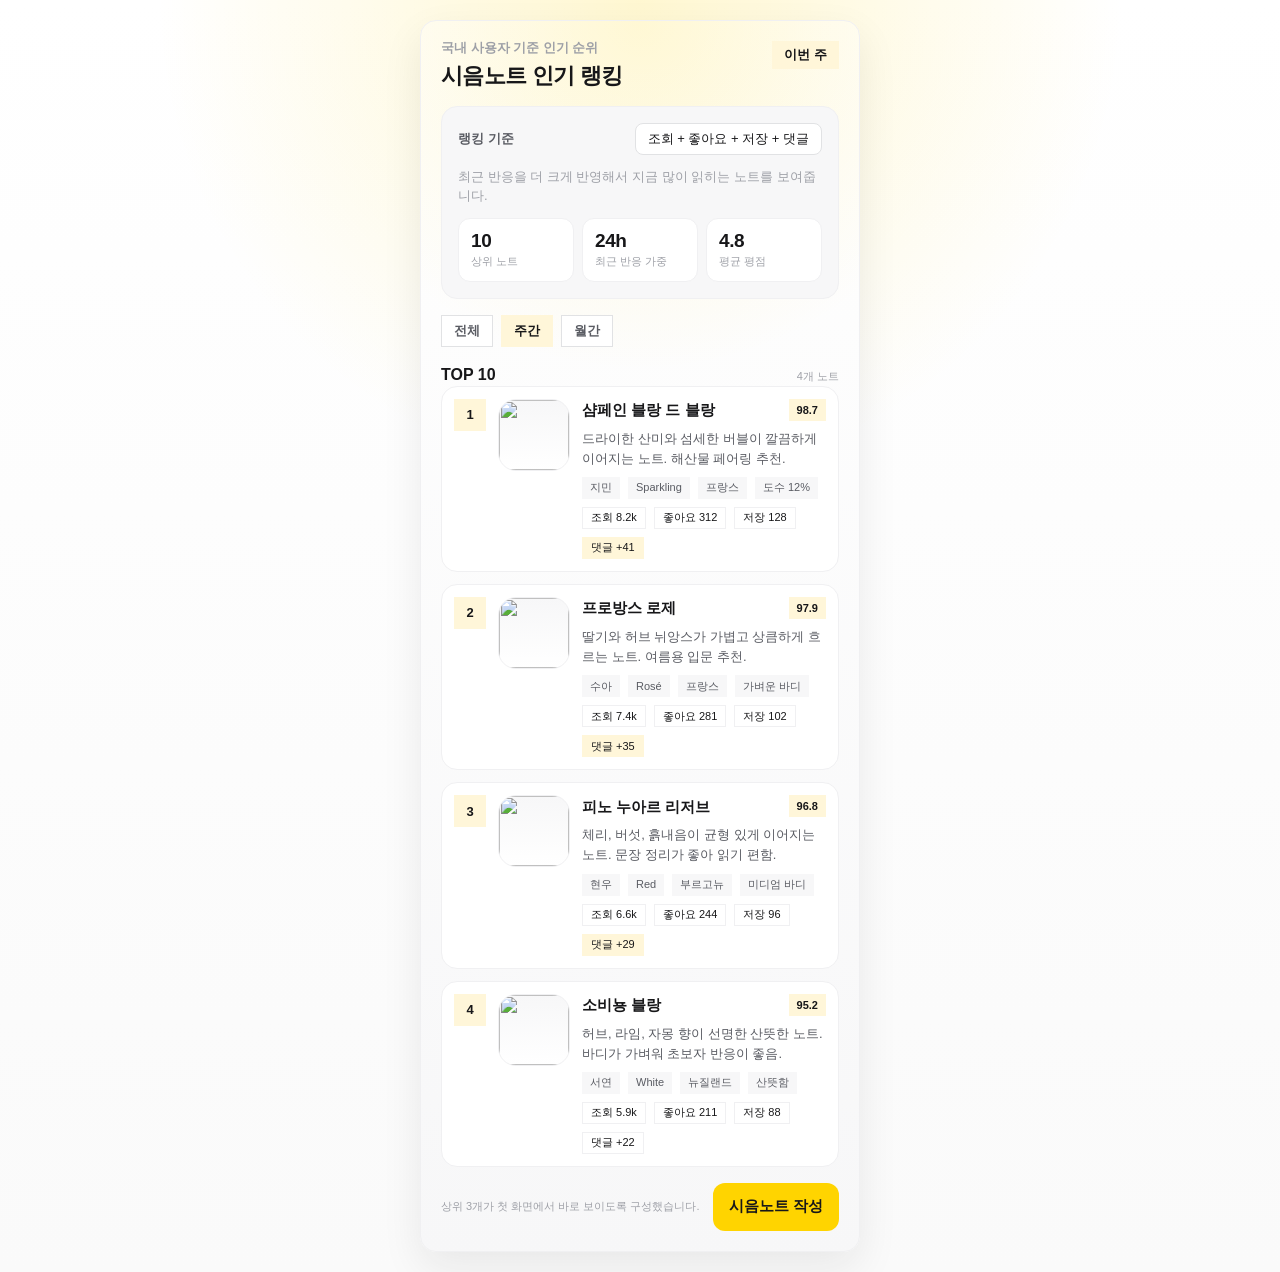
==== index.html @ 25eda734 "Add ranking filters and detail page" ====
<!doctype html>
<html lang="ko">
  <head>
    <meta charset="utf-8" />
    <meta name="viewport" content="width=device-width, initial-scale=1" />
    <title>시음노트 인기 랭킹</title>
    <link rel="stylesheet" href="./style.css" />
    <script src="./notes-data.js" defer></script>
  </head>
  <body>
    <div class="rank-shell">
      <main class="rank-scene" aria-label="시음노트 인기 랭킹 페이지">
        <header class="rank-header">
          <div class="rank-title-wrap">
            <p class="rank-kicker">국내 사용자 기준 인기 순위</p>
            <h1 class="rank-title">시음노트 인기 랭킹</h1>
          </div>
          <span class="rank-badge" id="period-badge">이번 주</span>
        </header>

        <div class="rank-body">
          <section class="rank-summary" aria-label="랭킹 요약">
            <div class="rank-summary-head">
              <p class="rank-summary-label">랭킹 기준</p>
              <span class="chip">조회 + 좋아요 + 저장 + 댓글</span>
            </div>
            <p class="rank-summary-copy">최근 반응을 더 크게 반영해서 지금 많이 읽히는 노트를 보여줍니다.</p>
            <div class="rank-stats">
              <div class="rank-stat">
                <strong class="rank-stat-value">10</strong>
                <span class="rank-stat-label">상위 노트</span>
              </div>
              <div class="rank-stat">
                <strong class="rank-stat-value">24h</strong>
                <span class="rank-stat-label">최근 반응 가중</span>
              </div>
              <div class="rank-stat">
                <strong class="rank-stat-value">4.8</strong>
                <span class="rank-stat-label">평균 평점</span>
              </div>
            </div>
          </section>

          <nav class="rank-tabs" aria-label="랭킹 기간">
            <button class="rank-tab is-active" type="button" data-filter="all">전체</button>
            <button class="rank-tab" type="button" data-filter="week">주간</button>
            <button class="rank-tab" type="button" data-filter="month">월간</button>
          </nav>

          <section aria-label="상위 랭킹 목록">
            <div class="rank-section-head">
              <h2 class="rank-section-title">TOP 10</h2>
              <p class="rank-section-note" id="rank-count">10개 노트</p>
            </div>

            <ol class="rank-list" id="rank-list">
              <li class="rank-item" data-note-id="1" data-periods="week month all">
                <div class="rank-number">1</div>
                <div class="rank-thumb rank-thumb--sparkling" aria-hidden="true">
                  <img class="rank-photo" src="https://upload.wikimedia.org/wikipedia/commons/thumb/8/81/Champagne_Leclerc_Briant_Abyss.jpg/330px-Champagne_Leclerc_Briant_Abyss.jpg" alt="" />
                </div>
                <div class="rank-content">
                  <div class="rank-topline">
                    <p class="rank-wine">샴페인 블랑 드 블랑</p>
                    <span class="rank-score">98.7</span>
                  </div>
                  <p class="rank-note">드라이한 산미와 섬세한 버블이 깔끔하게 이어지는 노트. 해산물 페어링 추천.</p>
                  <div class="rank-meta">
                    <span class="rank-pill">지민</span>
                    <span class="rank-pill">Sparkling</span>
                    <span class="rank-pill">프랑스</span>
                    <span class="rank-pill">도수 12%</span>
                  </div>
                  <div class="rank-metrics">
                    <span class="rank-metric">조회 8.2k</span>
                    <span class="rank-metric">좋아요 312</span>
                    <span class="rank-metric">저장 128</span>
                    <span class="rank-metric rank-metric--up">댓글 +41</span>
                  </div>
                </div>
              </li>

              <li class="rank-item" data-note-id="2" data-periods="week month all">
                <div class="rank-number">2</div>
                <div class="rank-thumb rank-thumb--rose" aria-hidden="true">
                  <img class="rank-photo" src="https://upload.wikimedia.org/wikipedia/commons/thumb/c/c5/Cuv%C3%A9e_Ros%C3%A9_de_Saign%C3%A9e.jpg/330px-Cuv%C3%A9e_Ros%C3%A9_de_Saign%C3%A9e.jpg" alt="" />
                </div>
                <div class="rank-content">
                  <div class="rank-topline">
                    <p class="rank-wine">프로방스 로제</p>
                    <span class="rank-score">97.9</span>
                  </div>
                  <p class="rank-note">딸기와 허브 뉘앙스가 가볍고 상큼하게 흐르는 노트. 여름용 입문 추천.</p>
                  <div class="rank-meta">
                    <span class="rank-pill">수아</span>
                    <span class="rank-pill">Rosé</span>
                    <span class="rank-pill">프랑스</span>
                    <span class="rank-pill">가벼운 바디</span>
                  </div>
                  <div class="rank-metrics">
                    <span class="rank-metric">조회 7.4k</span>
                    <span class="rank-metric">좋아요 281</span>
                    <span class="rank-metric">저장 102</span>
                    <span class="rank-metric rank-metric--up">댓글 +35</span>
                  </div>
                </div>
              </li>

              <li class="rank-item" data-note-id="3" data-periods="week month all">
                <div class="rank-number">3</div>
                <div class="rank-thumb rank-thumb--red" aria-hidden="true">
                  <img class="rank-photo" src="https://upload.wikimedia.org/wikipedia/commons/thumb/f/f9/Bottle_and_glass_of_Barefoot_white_zinfandel_wine%2C_2012.jpg/330px-Bottle_and_glass_of_Barefoot_white_zinfandel_wine%2C_2012.jpg" alt="" />
                </div>
                <div class="rank-content">
                  <div class="rank-topline">
                    <p class="rank-wine">피노 누아르 리저브</p>
                    <span class="rank-score">96.8</span>
                  </div>
                  <p class="rank-note">체리, 버섯, 흙내음이 균형 있게 이어지는 노트. 문장 정리가 좋아 읽기 편함.</p>
                  <div class="rank-meta">
                    <span class="rank-pill">현우</span>
                    <span class="rank-pill">Red</span>
                    <span class="rank-pill">부르고뉴</span>
                    <span class="rank-pill">미디엄 바디</span>
                  </div>
                  <div class="rank-metrics">
                    <span class="rank-metric">조회 6.6k</span>
                    <span class="rank-metric">좋아요 244</span>
                    <span class="rank-metric">저장 96</span>
                    <span class="rank-metric rank-metric--up">댓글 +29</span>
                  </div>
                </div>
              </li>

              <li class="rank-item" data-note-id="4" data-periods="week month all">
                <div class="rank-number">4</div>
                <div class="rank-thumb" aria-hidden="true">
                  <img class="rank-photo" src="https://upload.wikimedia.org/wikipedia/commons/thumb/f/fb/WineBottles_20230715_191850.jpg/330px-WineBottles_20230715_191850.jpg" alt="" />
                </div>
                <div class="rank-content">
                  <div class="rank-topline">
                    <p class="rank-wine">소비뇽 블랑</p>
                    <span class="rank-score">95.2</span>
                  </div>
                  <p class="rank-note">허브, 라임, 자몽 향이 선명한 산뜻한 노트. 바디가 가벼워 초보자 반응이 좋음.</p>
                  <div class="rank-meta">
                    <span class="rank-pill">서연</span>
                    <span class="rank-pill">White</span>
                    <span class="rank-pill">뉴질랜드</span>
                    <span class="rank-pill">산뜻함</span>
                  </div>
                  <div class="rank-metrics">
                    <span class="rank-metric">조회 5.9k</span>
                    <span class="rank-metric">좋아요 211</span>
                    <span class="rank-metric">저장 88</span>
                    <span class="rank-metric">댓글 +22</span>
                  </div>
                </div>
              </li>

              <li class="rank-item" data-note-id="5" data-periods="month all">
                <div class="rank-number">5</div>
                <div class="rank-thumb rank-thumb--sparkling" aria-hidden="true">
                  <img class="rank-photo" src="https://upload.wikimedia.org/wikipedia/commons/thumb/e/e3/Champagne_bottle%2C_2015-%2801%29.jpg/330px-Champagne_bottle%2C_2015-%2801%29.jpg" alt="" />
                </div>
                <div class="rank-content">
                  <div class="rank-topline">
                    <p class="rank-wine">브뤼 나뚜르</p>
                    <span class="rank-score">94.9</span>
                  </div>
                  <p class="rank-note">브리오슈와 사과 향이 또렷하고 마무리가 정돈된 노트. 깔끔한 요약이 장점.</p>
                  <div class="rank-meta">
                    <span class="rank-pill">민재</span>
                    <span class="rank-pill">Sparkling</span>
                    <span class="rank-pill">이탈리아</span>
                    <span class="rank-pill">드라이</span>
                  </div>
                  <div class="rank-metrics">
                    <span class="rank-metric">조회 5.4k</span>
                    <span class="rank-metric">좋아요 198</span>
                    <span class="rank-metric">저장 77</span>
                    <span class="rank-metric">댓글 +18</span>
                  </div>
                </div>
              </li>

              <li class="rank-item" data-note-id="6" data-periods="month all">
                <div class="rank-number">6</div>
                <div class="rank-thumb rank-thumb--rose" aria-hidden="true">
                  <img class="rank-photo" src="https://upload.wikimedia.org/wikipedia/commons/thumb/a/a2/Schramsberg_Vineyards%2C_July_2019-7563%2B7565.jpg/330px-Schramsberg_Vineyards%2C_July_2019-7563%2B7565.jpg" alt="" />
                </div>
                <div class="rank-content">
                  <div class="rank-topline">
                    <p class="rank-wine">비오니에 블렌드</p>
                    <span class="rank-score">94.1</span>
                  </div>
                  <p class="rank-note">살구와 꽃향이 살아 있는 노트. 향 묘사가 좋아서 저장 전환율이 높음.</p>
                  <div class="rank-meta">
                    <span class="rank-pill">지우</span>
                    <span class="rank-pill">White Blend</span>
                    <span class="rank-pill">미국</span>
                    <span class="rank-pill">향 중심</span>
                  </div>
                  <div class="rank-metrics">
                    <span class="rank-metric">조회 4.8k</span>
                    <span class="rank-metric">좋아요 177</span>
                    <span class="rank-metric">저장 70</span>
                    <span class="rank-metric">댓글 +16</span>
                  </div>
                </div>
              </li>

              <li class="rank-item" data-note-id="7" data-periods="month all">
                <div class="rank-number">7</div>
                <div class="rank-thumb rank-thumb--red" aria-hidden="true">
                  <img class="rank-photo" src="https://upload.wikimedia.org/wikipedia/commons/thumb/c/c1/2020_10_10_016_Tour_de_Vin.jpg/330px-2020_10_10_016_Tour_de_Vin.jpg" alt="" />
                </div>
                <div class="rank-content">
                  <div class="rank-topline">
                    <p class="rank-wine">말벡 클래식</p>
                    <span class="rank-score">93.6</span>
                  </div>
                  <p class="rank-note">블랙베리와 코코아 톤이 선명한 노트. 첫 문단이 짧아서 모바일 가독성이 좋음.</p>
                  <div class="rank-meta">
                    <span class="rank-pill">도현</span>
                    <span class="rank-pill">Red</span>
                    <span class="rank-pill">아르헨티나</span>
                    <span class="rank-pill">진한 과실</span>
                  </div>
                  <div class="rank-metrics">
                    <span class="rank-metric">조회 4.4k</span>
                    <span class="rank-metric">좋아요 161</span>
                    <span class="rank-metric">저장 61</span>
                    <span class="rank-metric">댓글 +13</span>
                  </div>
                </div>
              </li>

              <li class="rank-item" data-note-id="8" data-periods="all">
                <div class="rank-number">8</div>
                <div class="rank-thumb" aria-hidden="true">
                  <img class="rank-photo" src="https://upload.wikimedia.org/wikipedia/commons/thumb/f/f8/Wine_Bottle_MET_62455.jpg/330px-Wine_Bottle_MET_62455.jpg" alt="" />
                </div>
                <div class="rank-content">
                  <div class="rank-topline">
                    <p class="rank-wine">샤르도네 오크 숙성</p>
                    <span class="rank-score">93.0</span>
                  </div>
                  <p class="rank-note">바닐라, 토스트, 배 향이 밸런스 있게 정리된 노트. 요약형 문장 구조가 안정적.</p>
                  <div class="rank-meta">
                    <span class="rank-pill">유진</span>
                    <span class="rank-pill">White</span>
                    <span class="rank-pill">칼리포니아</span>
                    <span class="rank-pill">오크감</span>
                  </div>
                  <div class="rank-metrics">
                    <span class="rank-metric">조회 4.1k</span>
                    <span class="rank-metric">좋아요 153</span>
                    <span class="rank-metric">저장 59</span>
                    <span class="rank-metric">댓글 +12</span>
                  </div>
                </div>
              </li>

              <li class="rank-item" data-note-id="9" data-periods="all">
                <div class="rank-number">9</div>
                <div class="rank-thumb rank-thumb--sparkling" aria-hidden="true">
                  <img class="rank-photo" src="https://upload.wikimedia.org/wikipedia/commons/thumb/9/9a/Tsimlyansk_wines%2C_Wine_bottles%2C_Rostov-on-Don%2C_Russia.jpg/330px-Tsimlyansk_wines%2C_Wine_bottles%2C_Rostov-on-Don%2C_Russia.jpg" alt="" />
                </div>
                <div class="rank-content">
                  <div class="rank-topline">
                    <p class="rank-wine">크레망 드 부르고뉴</p>
                    <span class="rank-score">92.4</span>
                  </div>
                  <p class="rank-note">견과류와 시트러스가 교차하는 고전적인 노트. 댓글이 꾸준히 붙는 타입.</p>
                  <div class="rank-meta">
                    <span class="rank-pill">민서</span>
                    <span class="rank-pill">Sparkling</span>
                    <span class="rank-pill">부르고뉴</span>
                    <span class="rank-pill">산도 좋음</span>
                  </div>
                  <div class="rank-metrics">
                    <span class="rank-metric">조회 3.9k</span>
                    <span class="rank-metric">좋아요 142</span>
                    <span class="rank-metric">저장 53</span>
                    <span class="rank-metric">댓글 +11</span>
                  </div>
                </div>
              </li>

              <li class="rank-item" data-note-id="10" data-periods="all">
                <div class="rank-number">10</div>
                <div class="rank-thumb rank-thumb--red" aria-hidden="true">
                  <img class="rank-photo" src="https://upload.wikimedia.org/wikipedia/commons/thumb/2/25/Wine_Bottle_MET_ADA4147.jpg/330px-Wine_Bottle_MET_ADA4147.jpg" alt="" />
                </div>
                <div class="rank-content">
                  <div class="rank-topline">
                    <p class="rank-wine">카베르네 소비뇽</p>
                    <span class="rank-score">91.8</span>
                  </div>
                  <p class="rank-note">블랙커런트와 시더 톤이 정갈한 노트. 상위권 진입 직전의 성장형 콘텐츠.</p>
                  <div class="rank-meta">
                    <span class="rank-pill">태오</span>
                    <span class="rank-pill">Red</span>
                    <span class="rank-pill">칠레</span>
                    <span class="rank-pill">구조감</span>
                  </div>
                  <div class="rank-metrics">
                    <span class="rank-metric">조회 3.6k</span>
                    <span class="rank-metric">좋아요 131</span>
                    <span class="rank-metric">저장 48</span>
                    <span class="rank-metric">댓글 +9</span>
                  </div>
                </div>
              </li>
            </ol>
          </section>
        </div>

        <footer class="rank-footer">
          <p class="rank-note-inline">상위 3개가 첫 화면에서 바로 보이도록 구성했습니다.</p>
          <a class="rank-cta" href="./detail.html?id=1">시음노트 작성</a>
        </footer>
      </main>
    </div>

    <script>
      const tabs = Array.from(document.querySelectorAll(".rank-tab"));
      const badge = document.getElementById("period-badge");
      const list = document.getElementById("rank-list");
      const count = document.getElementById("rank-count");
      const items = Array.from(document.querySelectorAll(".rank-item"));

      const labels = {
        all: "전체",
        week: "이번 주",
        month: "이번 달",
      };

      const applyFilter = (filter) => {
        tabs.forEach((tab) => tab.classList.toggle("is-active", tab.dataset.filter === filter));

        let visibleCount = 0;
        items.forEach((item) => {
          const periods = item.dataset.periods.split(" ");
          const visible = filter === "all" || periods.includes(filter);
          item.hidden = !visible;
          item.classList.toggle("is-hidden", !visible);
          if (visible) visibleCount += 1;
        });

        badge.textContent = labels[filter] || "전체";
        count.textContent = `${visibleCount}개 노트`;
      };

      tabs.forEach((tab) => {
        tab.addEventListener("click", () => applyFilter(tab.dataset.filter));
      });

      items.forEach((item) => {
        item.tabIndex = 0;
        item.setAttribute("role", "link");
        item.addEventListener("click", () => {
          location.href = `./detail.html?id=${item.dataset.noteId}`;
        });
        item.addEventListener("keydown", (event) => {
          if (event.key === "Enter" || event.key === " ") {
            event.preventDefault();
            location.href = `./detail.html?id=${item.dataset.noteId}`;
          }
        });
      });

      applyFilter("week");
    </script>
  </body>
</html>
---- style.css ----
@import url("https://cdn.jsdelivr.net/gh/orioncactus/pretendard@v1.3.9/dist/web/variable/pretendardvariable-dynamic-subset.css");

:root {
  --color-bg: #ffffff;
  --color-soft: #f7f7f8;
  --color-ink: #171719;
  --color-sub: #5a5c63;
  --color-faint: #9ea0a7;
  --color-line: #e1e2e4;
  --color-line-soft: #f0f0f2;
  --color-point: #ffd400;
  --color-point-soft: #fff6d9;
  --color-positive: #00bf40;
  --color-negative: #ff4242;
  --font-sans: "Pretendard Variable", Pretendard, -apple-system, BlinkMacSystemFont, "Segoe UI", sans-serif;
  --space-1: 4px;
  --space-2: 8px;
  --space-3: 12px;
  --space-4: 16px;
  --space-5: 20px;
  --space-6: 32px;
  --radius-1: 8px;
  --radius-2: 12px;
  --radius-3: 16px;
  --radius-round: 999px;
  --shadow: 0 16px 40px rgba(23, 23, 25, 0.08);
}

* {
  box-sizing: border-box;
}

html,
body {
  min-height: 100%;
}

body {
  margin: 0;
  min-height: 100vh;
  font-family: var(--font-sans);
  color: var(--color-ink);
  background:
    radial-gradient(circle at top, rgba(255, 212, 0, 0.18), transparent 34%),
    linear-gradient(180deg, #ffffff 0%, #fafafa 100%);
}

.shell {
  width: min(100%, 480px);
  min-height: 100vh;
  margin: 0 auto;
  padding: var(--space-5);
  display: grid;
  align-items: center;
}

.scene {
  position: relative;
  width: 100%;
  min-height: calc(100vh - 40px);
  overflow: hidden;
  border: 1px solid var(--color-line-soft);
  border-radius: var(--radius-3);
  background: linear-gradient(180deg, rgba(255, 255, 255, 0.92), rgba(247, 247, 248, 0.96));
  box-shadow: var(--shadow);
}

.header {
  display: flex;
  align-items: center;
  justify-content: space-between;
  gap: var(--space-3);
  padding: var(--space-5) var(--space-5) var(--space-4);
}

.title {
  margin: 0;
  font-size: 22px;
  line-height: 1.25;
  font-weight: 700;
  letter-spacing: -0.02em;
}

.badge {
  display: inline-flex;
  align-items: center;
  gap: var(--space-1);
  height: 28px;
  padding: 0 var(--space-3);
  border-radius: var(--radius-pill);
  background: var(--color-point-soft);
  color: var(--color-ink);
  font-size: 13px;
  line-height: 1;
  font-weight: 600;
  white-space: nowrap;
}

.body {
  padding: 0 var(--space-5);
}

.description {
  margin: 0;
  font-size: 15px;
  line-height: 1.6;
  color: var(--color-sub);
  max-width: 28ch;
}

.stage {
  position: relative;
  height: 360px;
  margin-top: var(--space-6);
}

.floor {
  position: absolute;
  left: 0;
  right: 0;
  bottom: 32px;
  height: 1px;
  background: linear-gradient(90deg, transparent, var(--color-line), transparent);
}

.ball-wrap {
  position: absolute;
  left: 50%;
  bottom: 40px;
  width: 96px;
  height: 280px;
  transform: translateX(-50%);
  animation: bounce 1.12s cubic-bezier(0.36, 0.01, 0.31, 1) infinite;
}

.ball {
  position: absolute;
  left: 50%;
  bottom: 0;
  width: 96px;
  height: 96px;
  border-radius: 50%;
  transform: translateX(-50%);
  background:
    radial-gradient(circle at 30% 28%, rgba(255, 255, 255, 0.96), rgba(255, 255, 255, 0.24) 18%, transparent 30%),
    radial-gradient(circle at 30% 30%, #fff6d9 0%, var(--color-point) 46%, #d4aa00 100%);
  box-shadow:
    0 18px 40px rgba(255, 212, 0, 0.22),
    inset -10px -16px 22px rgba(0, 0, 0, 0.14);
}

.shadow {
  position: absolute;
  left: 50%;
  bottom: -2px;
  width: 120px;
  height: 22px;
  border-radius: var(--radius-round);
  transform: translateX(-50%);
  background: rgba(23, 23, 25, 0.16);
  filter: blur(10px);
  animation: squash 1.12s cubic-bezier(0.36, 0.01, 0.31, 1) infinite;
}

.footer {
  position: absolute;
  left: var(--space-5);
  right: var(--space-5);
  bottom: var(--space-5);
  display: flex;
  align-items: center;
  justify-content: space-between;
  gap: var(--space-3);
}

.hint {
  margin: 0;
  font-size: 13px;
  line-height: 1.5;
  color: var(--color-faint);
}

.chip {
  display: inline-flex;
  align-items: center;
  height: 32px;
  padding: 0 var(--space-3);
  border: 1px solid var(--color-line);
  border-radius: var(--radius-1);
  background: var(--color-bg);
  color: var(--color-ink);
  font-size: 13px;
  line-height: 1;
  white-space: nowrap;
}

@keyframes bounce {
  0%,
  100% {
    transform: translateX(-50%) translateY(0);
  }
  18% {
    transform: translateX(-50%) translateY(-168px);
  }
  40% {
    transform: translateX(-50%) translateY(0);
  }
  58% {
    transform: translateX(-50%) translateY(-84px);
  }
  72% {
    transform: translateX(-50%) translateY(0);
  }
  84% {
    transform: translateX(-50%) translateY(-28px);
  }
  92% {
    transform: translateX(-50%) translateY(0);
  }
}

@keyframes squash {
  0%,
  100% {
    transform: translateX(-50%) scale(1);
    opacity: 0.42;
  }
  18%,
  58%,
  84% {
    transform: translateX(-50%) scale(0.72, 0.46);
    opacity: 0.22;
  }
  40%,
  72%,
  92% {
    transform: translateX(-50%) scale(1.04, 0.82);
    opacity: 0.34;
  }
}

@media (prefers-reduced-motion: reduce) {
  .ball-wrap,
  .shadow {
    animation: none;
  }
}

@media (max-width: 1023px) {
  .shell {
    width: 100%;
    padding: 0;
  }

  .scene {
    min-height: 100vh;
    border-radius: 0;
    border-left: 0;
    border-right: 0;
  }
}

@media (max-width: 480px) {
  .header,
  .body,
  .footer {
    padding-left: var(--space-5);
    padding-right: var(--space-5);
  }

  .header {
    padding-top: 28px;
  }

  .stage {
    height: 320px;
    margin-top: var(--space-6);
  }

  .ball-wrap {
    width: 76px;
    height: 240px;
  }

  .ball {
    width: 76px;
    height: 76px;
  }

  .shadow {
    width: 96px;
  }
}

.rank-shell {
  width: min(100%, 480px);
  min-height: 100vh;
  margin: 0 auto;
  padding: var(--space-5);
  display: grid;
  align-items: start;
}

.rank-scene {
  position: relative;
  width: 100%;
  min-height: calc(100vh - 40px);
  overflow: visible;
  border: 1px solid var(--color-line-soft);
  border-radius: var(--radius-3);
  background:
    radial-gradient(circle at top, rgba(255, 212, 0, 0.16), transparent 28%),
    linear-gradient(180deg, rgba(255, 255, 255, 0.96), rgba(247, 247, 248, 0.98));
  box-shadow: var(--shadow);
}

.rank-header {
  display: flex;
  align-items: flex-start;
  justify-content: space-between;
  gap: var(--space-4);
  padding: var(--space-5) var(--space-5) var(--space-4);
}

.rank-title-wrap {
  display: grid;
  gap: var(--space-2);
}

.rank-kicker {
  margin: 0;
  font-size: 13px;
  line-height: 1;
  font-weight: 600;
  color: var(--color-faint);
}

.rank-title {
  margin: 0;
  font-size: 22px;
  line-height: 1.25;
  font-weight: 700;
  letter-spacing: -0.03em;
}

.rank-badge {
  display: inline-flex;
  align-items: center;
  height: 28px;
  padding: 0 var(--space-3);
  border-radius: var(--radius-pill);
  background: var(--color-point-soft);
  color: var(--color-ink);
  font-size: 13px;
  font-weight: 700;
  white-space: nowrap;
}

.rank-body {
  display: grid;
  gap: var(--space-4);
  padding: 0 var(--space-5);
}

.rank-summary {
  display: grid;
  gap: var(--space-3);
  padding: var(--space-4);
  border: 1px solid var(--color-line-soft);
  border-radius: var(--radius-3);
  background: var(--color-soft);
}

.rank-summary-head {
  display: flex;
  align-items: center;
  justify-content: space-between;
  gap: var(--space-3);
}

.rank-summary-label {
  margin: 0;
  font-size: 13px;
  line-height: 1;
  font-weight: 600;
  color: var(--color-sub);
}

.rank-summary-copy {
  margin: 0;
  font-size: 13px;
  line-height: 1.5;
  color: var(--color-faint);
}

.rank-stats {
  display: grid;
  grid-template-columns: repeat(3, minmax(0, 1fr));
  gap: var(--space-2);
}

.rank-stat {
  display: grid;
  gap: 4px;
  padding: var(--space-3);
  border-radius: var(--radius-2);
  background: var(--color-bg);
  border: 1px solid var(--color-line-soft);
}

.rank-stat-value {
  font-size: 19px;
  line-height: 1;
  font-weight: 700;
  letter-spacing: -0.02em;
}

.rank-stat-label {
  font-size: 11px;
  line-height: 1.4;
  color: var(--color-faint);
}

.rank-tabs {
  display: flex;
  gap: var(--space-2);
  overflow-x: auto;
  padding-bottom: 2px;
}

.rank-tab {
  flex: 0 0 auto;
  height: 32px;
  padding: 0 var(--space-3);
  border: 1px solid var(--color-line);
  border-radius: var(--radius-pill);
  background: var(--color-bg);
  color: var(--color-sub);
  font-size: 13px;
  font-weight: 600;
}

.rank-tab.is-active {
  background: var(--color-point-soft);
  border-color: transparent;
  color: var(--color-ink);
}

.rank-section-head {
  display: flex;
  align-items: baseline;
  justify-content: space-between;
  gap: var(--space-3);
}

.rank-section-title {
  margin: 0;
  font-size: 16px;
  line-height: 1.3;
  font-weight: 700;
}

.rank-section-note {
  margin: 0;
  font-size: 11px;
  line-height: 1.4;
  color: var(--color-faint);
}

.rank-list {
  display: grid;
  gap: var(--space-3);
  padding: 0;
  margin: 0;
  list-style: none;
}

.rank-item {
  display: grid;
  grid-template-columns: auto 72px 1fr;
  gap: var(--space-3);
  align-items: start;
  padding: var(--space-3);
  border-radius: var(--radius-3);
  background: var(--color-bg);
  border: 1px solid var(--color-line-soft);
  cursor: pointer;
  transition: transform 120ms ease, box-shadow 120ms ease, border-color 120ms ease;
}

.rank-item:hover {
  transform: translateY(-1px);
  border-color: rgba(255, 212, 0, 0.32);
  box-shadow: 0 12px 28px rgba(23, 23, 25, 0.06);
}

.rank-item:focus-visible {
  outline: 2px solid rgba(255, 212, 0, 0.9);
  outline-offset: 2px;
}

.rank-item.is-hidden {
  display: none;
}

.rank-number {
  display: inline-grid;
  place-items: center;
  width: 32px;
  height: 32px;
  border-radius: var(--radius-pill);
  background: var(--color-point-soft);
  color: var(--color-ink);
  font-size: 13px;
  font-weight: 700;
}

.rank-thumb {
  width: 72px;
  height: 72px;
  border-radius: 18px;
  display: grid;
  place-items: center;
  background: linear-gradient(180deg, var(--color-soft), var(--color-bg));
  border: 1px solid var(--color-line-soft);
  color: var(--color-point);
  overflow: hidden;
}

.rank-photo {
  width: 100%;
  height: 100%;
  object-fit: cover;
  display: block;
}

.rank-thumb--rose {
  color: var(--color-negative);
}

.rank-thumb--sparkling {
  color: var(--color-point);
}

.rank-thumb--red {
  color: var(--color-sub);
}

.rank-thumb svg {
  width: 100%;
  height: 100%;
  display: block;
}

.rank-content {
  min-width: 0;
  display: grid;
  gap: 8px;
}

.rank-topline {
  display: flex;
  align-items: center;
  justify-content: space-between;
  gap: var(--space-2);
}

.rank-wine {
  margin: 0;
  font-size: 15px;
  line-height: 1.4;
  font-weight: 700;
}

.rank-score {
  flex: 0 0 auto;
  display: inline-flex;
  align-items: center;
  height: 22px;
  padding: 0 8px;
  border-radius: var(--radius-pill);
  background: var(--color-point-soft);
  color: var(--color-ink);
  font-size: 11px;
  font-weight: 700;
}

.rank-score--delta {
  background: var(--color-point-soft);
  color: var(--color-ink);
}

.rank-note {
  margin: 0;
  font-size: 13px;
  line-height: 1.55;
  color: var(--color-sub);
}

.rank-meta {
  display: flex;
  flex-wrap: wrap;
  gap: 8px;
}

.rank-pill {
  display: inline-flex;
  align-items: center;
  height: 22px;
  padding: 0 8px;
  border-radius: var(--radius-pill);
  background: var(--color-soft);
  color: var(--color-sub);
  font-size: 11px;
  line-height: 1;
}

.rank-metrics {
  display: flex;
  flex-wrap: wrap;
  gap: 8px;
}

.rank-metric {
  display: inline-flex;
  align-items: center;
  height: 22px;
  padding: 0 8px;
  border-radius: var(--radius-pill);
  background: var(--color-bg);
  border: 1px solid var(--color-line-soft);
  color: var(--color-ink);
  font-size: 11px;
  line-height: 1;
}

.rank-metric--up {
  background: var(--color-point-soft);
  border-color: transparent;
}

.rank-metric--hot {
  background: #fff1b3;
  border-color: transparent;
}

.rank-metric--down {
  color: var(--color-sub);
}

.rank-footer {
  display: flex;
  align-items: center;
  justify-content: space-between;
  gap: var(--space-3);
  padding: var(--space-4) var(--space-5) var(--space-5);
}

.rank-cta {
  display: inline-flex;
  align-items: center;
  justify-content: center;
  min-width: 124px;
  height: 48px;
  padding: 0 var(--space-4);
  border-radius: var(--radius-2);
  background: var(--color-point);
  color: var(--color-ink);
  font-size: 15px;
  font-weight: 700;
  text-decoration: none;
}

.rank-note-inline {
  margin: 0;
  font-size: 11px;
  line-height: 1.4;
  color: var(--color-faint);
}

.rank-detail-shell {
  width: min(100%, 480px);
  min-height: 100vh;
  margin: 0 auto;
  padding: var(--space-5);
  display: grid;
  align-items: start;
}

.rank-detail-scene {
  position: relative;
  width: 100%;
  min-height: calc(100vh - 40px);
  overflow: visible;
  border: 1px solid var(--color-line-soft);
  border-radius: var(--radius-3);
  background: linear-gradient(180deg, rgba(255, 255, 255, 0.98), rgba(247, 247, 248, 0.98));
  box-shadow: var(--shadow);
}

.detail-hero {
  display: grid;
  gap: var(--space-4);
  padding: var(--space-5);
  border-bottom: 1px solid var(--color-line-soft);
}

.detail-topline {
  display: flex;
  align-items: center;
  justify-content: space-between;
  gap: var(--space-3);
}

.detail-back {
  display: inline-flex;
  align-items: center;
  gap: 6px;
  height: 32px;
  padding: 0 var(--space-3);
  border-radius: var(--radius-pill);
  border: 1px solid var(--color-line);
  color: var(--color-ink);
  text-decoration: none;
  font-size: 13px;
  font-weight: 600;
}

.detail-cover {
  width: 100%;
  aspect-ratio: 1 / 1;
  border-radius: var(--radius-3);
  overflow: hidden;
  background: var(--color-soft);
  border: 1px solid var(--color-line-soft);
}

.detail-cover img {
  width: 100%;
  height: 100%;
  object-fit: cover;
  display: block;
}

.detail-meta-grid {
  display: grid;
  gap: var(--space-2);
}

.detail-kicker {
  margin: 0;
  font-size: 13px;
  line-height: 1;
  font-weight: 600;
  color: var(--color-faint);
}

.detail-title {
  margin: 0;
  font-size: 22px;
  line-height: 1.25;
  font-weight: 700;
  letter-spacing: -0.03em;
}

.detail-summary {
  margin: 0;
  font-size: 15px;
  line-height: 1.7;
  color: var(--color-sub);
}

.detail-stat-row {
  display: grid;
  grid-template-columns: repeat(4, minmax(0, 1fr));
  gap: var(--space-2);
}

.detail-section {
  display: grid;
  gap: var(--space-3);
  padding: var(--space-5);
  border-bottom: 1px solid var(--color-line-soft);
}

.detail-section-title {
  margin: 0;
  font-size: 16px;
  line-height: 1.3;
  font-weight: 700;
}

.detail-list {
  display: grid;
  gap: var(--space-2);
  margin: 0;
  padding: 0;
  list-style: none;
}

.detail-list li {
  display: flex;
  align-items: center;
  justify-content: space-between;
  gap: var(--space-3);
  padding: var(--space-3);
  border-radius: var(--radius-2);
  background: var(--color-soft);
  color: var(--color-sub);
  font-size: 13px;
}

.detail-related {
  display: grid;
  gap: var(--space-3);
}

.detail-related-card {
  display: grid;
  grid-template-columns: 72px 1fr;
  gap: var(--space-3);
  padding: var(--space-3);
  border-radius: var(--radius-3);
  border: 1px solid var(--color-line-soft);
  background: var(--color-bg);
  text-decoration: none;
  color: inherit;
}

.detail-related-card img {
  width: 72px;
  height: 72px;
  object-fit: cover;
  border-radius: 16px;
}

.detail-related-title {
  margin: 0;
  font-size: 15px;
  line-height: 1.4;
  font-weight: 700;
}

.detail-related-meta {
  margin: 0;
  font-size: 13px;
  line-height: 1.5;
  color: var(--color-faint);
}

.detail-footer {
  display: flex;
  gap: var(--space-3);
  padding: var(--space-5);
}

.detail-footer .rank-cta {
  width: 100%;
}

@media (max-width: 1023px) {
  .rank-shell {
    width: 100%;
    padding: 0;
  }

  .rank-detail-shell {
    width: 100%;
    padding: 0;
  }

  .rank-scene {
    min-height: 100vh;
    border-radius: 0;
    border-left: 0;
    border-right: 0;
  }

  .rank-detail-scene {
    min-height: 100vh;
    border-radius: 0;
    border-left: 0;
    border-right: 0;
  }
}

@media (max-width: 480px) {
  .rank-header,
  .rank-body,
  .rank-footer {
    padding-left: var(--space-5);
    padding-right: var(--space-5);
  }

  .rank-header {
    padding-top: 28px;
  }

  .rank-stats {
    grid-template-columns: 1fr;
  }

  .rank-item {
    grid-template-columns: auto 60px 1fr;
  }

  .rank-thumb {
    width: 60px;
    height: 60px;
  }

  .rank-footer {
    align-items: flex-start;
    flex-direction: column;
  }

  .rank-cta {
    width: 100%;
  }

  .detail-stat-row {
    grid-template-columns: repeat(2, minmax(0, 1fr));
  }

  .detail-footer {
    flex-direction: column;
  }
}
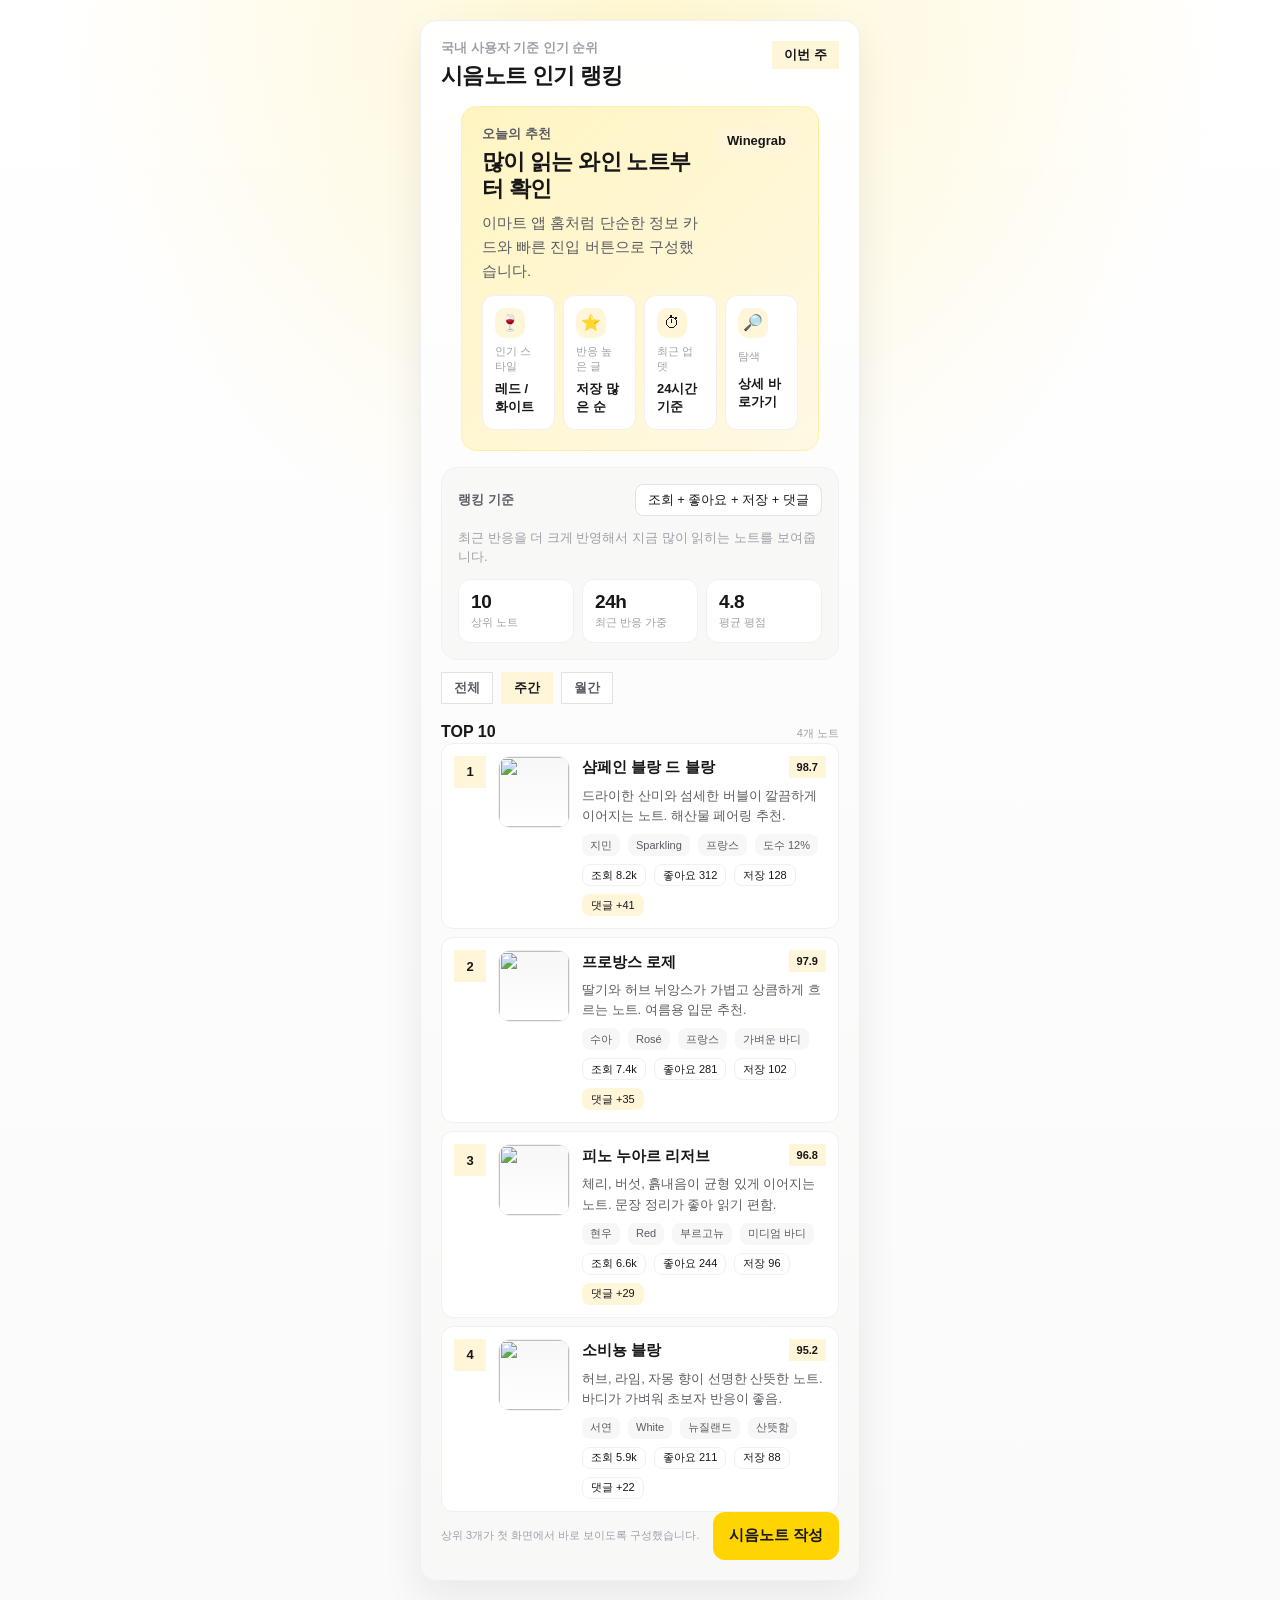
==== commit 22243a11: "Restyle pages to emart app home" ====
--- a/index.html
+++ b/index.html
@@ -19,6 +19,40 @@
         </header>
 
         <div class="rank-body">
+          <section class="rank-hero" aria-label="오늘의 추천">
+            <div class="rank-hero-topline">
+              <div class="rank-hero-copy">
+                <p class="rank-hero-kicker">오늘의 추천</p>
+                <h2 class="rank-hero-title">많이 읽는 와인 노트부터 확인</h2>
+                <p class="rank-hero-desc">이마트 앱 홈처럼 단순한 정보 카드와 빠른 진입 버튼으로 구성했습니다.</p>
+              </div>
+              <span class="rank-badge">Winegrab</span>
+            </div>
+
+            <div class="rank-quick" aria-label="빠른 메뉴">
+              <div class="rank-quick-item">
+                <span class="rank-quick-icon">🍷</span>
+                <p class="rank-quick-label">인기 스타일</p>
+                <p class="rank-quick-value">레드 / 화이트</p>
+              </div>
+              <div class="rank-quick-item">
+                <span class="rank-quick-icon">⭐</span>
+                <p class="rank-quick-label">반응 높은 글</p>
+                <p class="rank-quick-value">저장 많은 순</p>
+              </div>
+              <div class="rank-quick-item">
+                <span class="rank-quick-icon">⏱</span>
+                <p class="rank-quick-label">최근 업뎃</p>
+                <p class="rank-quick-value">24시간 기준</p>
+              </div>
+              <div class="rank-quick-item">
+                <span class="rank-quick-icon">🔎</span>
+                <p class="rank-quick-label">탐색</p>
+                <p class="rank-quick-value">상세 바로가기</p>
+              </div>
+            </div>
+          </section>
+
           <section class="rank-summary" aria-label="랭킹 요약">
             <div class="rank-summary-head">
               <p class="rank-summary-label">랭킹 기준</p>
--- a/style.css
+++ b/style.css
@@ -3,6 +3,7 @@
 :root {
   --color-bg: #ffffff;
   --color-soft: #f7f7f8;
+  --color-soft-2: #f8f8f7;
   --color-ink: #171719;
   --color-sub: #5a5c63;
   --color-faint: #9ea0a7;
@@ -308,9 +309,7 @@
   overflow: visible;
   border: 1px solid var(--color-line-soft);
   border-radius: var(--radius-3);
-  background:
-    radial-gradient(circle at top, rgba(255, 212, 0, 0.16), transparent 28%),
-    linear-gradient(180deg, rgba(255, 255, 255, 0.96), rgba(247, 247, 248, 0.98));
+  background: linear-gradient(180deg, rgba(255, 255, 255, 0.98), rgba(248, 248, 247, 0.98));
   box-shadow: var(--shadow);
 }
 
@@ -362,13 +361,102 @@
   padding: 0 var(--space-5);
 }
 
+.rank-hero {
+  display: grid;
+  gap: var(--space-3);
+  padding: var(--space-5);
+  margin: 0 var(--space-5);
+  border-radius: var(--radius-3);
+  background:
+    linear-gradient(135deg, rgba(255, 212, 0, 0.24), rgba(255, 246, 217, 0.72)),
+    var(--color-bg);
+  border: 1px solid rgba(255, 212, 0, 0.2);
+}
+
+.rank-hero-topline {
+  display: flex;
+  justify-content: space-between;
+  align-items: flex-start;
+  gap: var(--space-3);
+}
+
+.rank-hero-copy {
+  display: grid;
+  gap: var(--space-2);
+}
+
+.rank-hero-kicker {
+  margin: 0;
+  font-size: 13px;
+  line-height: 1;
+  font-weight: 700;
+  color: var(--color-sub);
+}
+
+.rank-hero-title {
+  margin: 0;
+  font-size: 22px;
+  line-height: 1.25;
+  font-weight: 700;
+  letter-spacing: -0.03em;
+}
+
+.rank-hero-desc {
+  margin: 0;
+  font-size: 15px;
+  line-height: 1.6;
+  color: var(--color-sub);
+  max-width: 30ch;
+}
+
+.rank-quick {
+  display: grid;
+  grid-template-columns: repeat(4, minmax(0, 1fr));
+  gap: var(--space-2);
+}
+
+.rank-quick-item {
+  display: grid;
+  gap: 6px;
+  padding: var(--space-3);
+  border-radius: 12px;
+  background: var(--color-bg);
+  border: 1px solid var(--color-line-soft);
+}
+
+.rank-quick-icon {
+  width: 30px;
+  height: 30px;
+  border-radius: 10px;
+  display: grid;
+  place-items: center;
+  background: var(--color-point-soft);
+  color: var(--color-ink);
+  font-size: 16px;
+}
+
+.rank-quick-label {
+  margin: 0;
+  font-size: 11px;
+  line-height: 1.4;
+  color: var(--color-faint);
+}
+
+.rank-quick-value {
+  margin: 0;
+  font-size: 13px;
+  line-height: 1.4;
+  font-weight: 700;
+  color: var(--color-ink);
+}
+
 .rank-summary {
   display: grid;
   gap: var(--space-3);
   padding: var(--space-4);
   border: 1px solid var(--color-line-soft);
   border-radius: var(--radius-3);
-  background: var(--color-soft);
+  background: var(--color-soft-2);
 }
 
 .rank-summary-head {
@@ -426,6 +514,7 @@
   gap: var(--space-2);
   overflow-x: auto;
   padding-bottom: 2px;
+  margin-top: -4px;
 }
 
 .rank-tab {
@@ -469,7 +558,7 @@
 
 .rank-list {
   display: grid;
-  gap: var(--space-3);
+  gap: var(--space-2);
   padding: 0;
   margin: 0;
   list-style: none;
@@ -481,7 +570,7 @@
   gap: var(--space-3);
   align-items: start;
   padding: var(--space-3);
-  border-radius: var(--radius-3);
+  border-radius: var(--radius-2);
   background: var(--color-bg);
   border: 1px solid var(--color-line-soft);
   cursor: pointer;
@@ -518,7 +607,7 @@
 .rank-thumb {
   width: 72px;
   height: 72px;
-  border-radius: 18px;
+  border-radius: 12px;
   display: grid;
   place-items: center;
   background: linear-gradient(180deg, var(--color-soft), var(--color-bg));
@@ -608,7 +697,7 @@
   align-items: center;
   height: 22px;
   padding: 0 8px;
-  border-radius: var(--radius-pill);
+  border-radius: var(--radius-1);
   background: var(--color-soft);
   color: var(--color-sub);
   font-size: 11px;
@@ -626,7 +715,7 @@
   align-items: center;
   height: 22px;
   padding: 0 8px;
-  border-radius: var(--radius-pill);
+  border-radius: var(--radius-1);
   background: var(--color-bg);
   border: 1px solid var(--color-line-soft);
   color: var(--color-ink);
@@ -653,7 +742,7 @@
   align-items: center;
   justify-content: space-between;
   gap: var(--space-3);
-  padding: var(--space-4) var(--space-5) var(--space-5);
+  padding: 0 var(--space-5) var(--space-5);
 }
 
 .rank-cta {
@@ -703,6 +792,7 @@
   gap: var(--space-4);
   padding: var(--space-5);
   border-bottom: 1px solid var(--color-line-soft);
+  background: linear-gradient(180deg, var(--color-soft-2), var(--color-bg));
 }
 
 .detail-topline {
@@ -805,7 +895,7 @@
   gap: var(--space-3);
   padding: var(--space-3);
   border-radius: var(--radius-2);
-  background: var(--color-soft);
+  background: var(--color-soft-2);
   color: var(--color-sub);
   font-size: 13px;
 }
@@ -852,6 +942,7 @@
   display: flex;
   gap: var(--space-3);
   padding: var(--space-5);
+  background: var(--color-soft-2);
 }
 
 .detail-footer .rank-cta {
@@ -900,6 +991,14 @@
     grid-template-columns: 1fr;
   }
 
+  .rank-hero {
+    margin: 0 var(--space-5);
+  }
+
+  .rank-quick {
+    grid-template-columns: repeat(2, minmax(0, 1fr));
+  }
+
   .rank-item {
     grid-template-columns: auto 60px 1fr;
   }
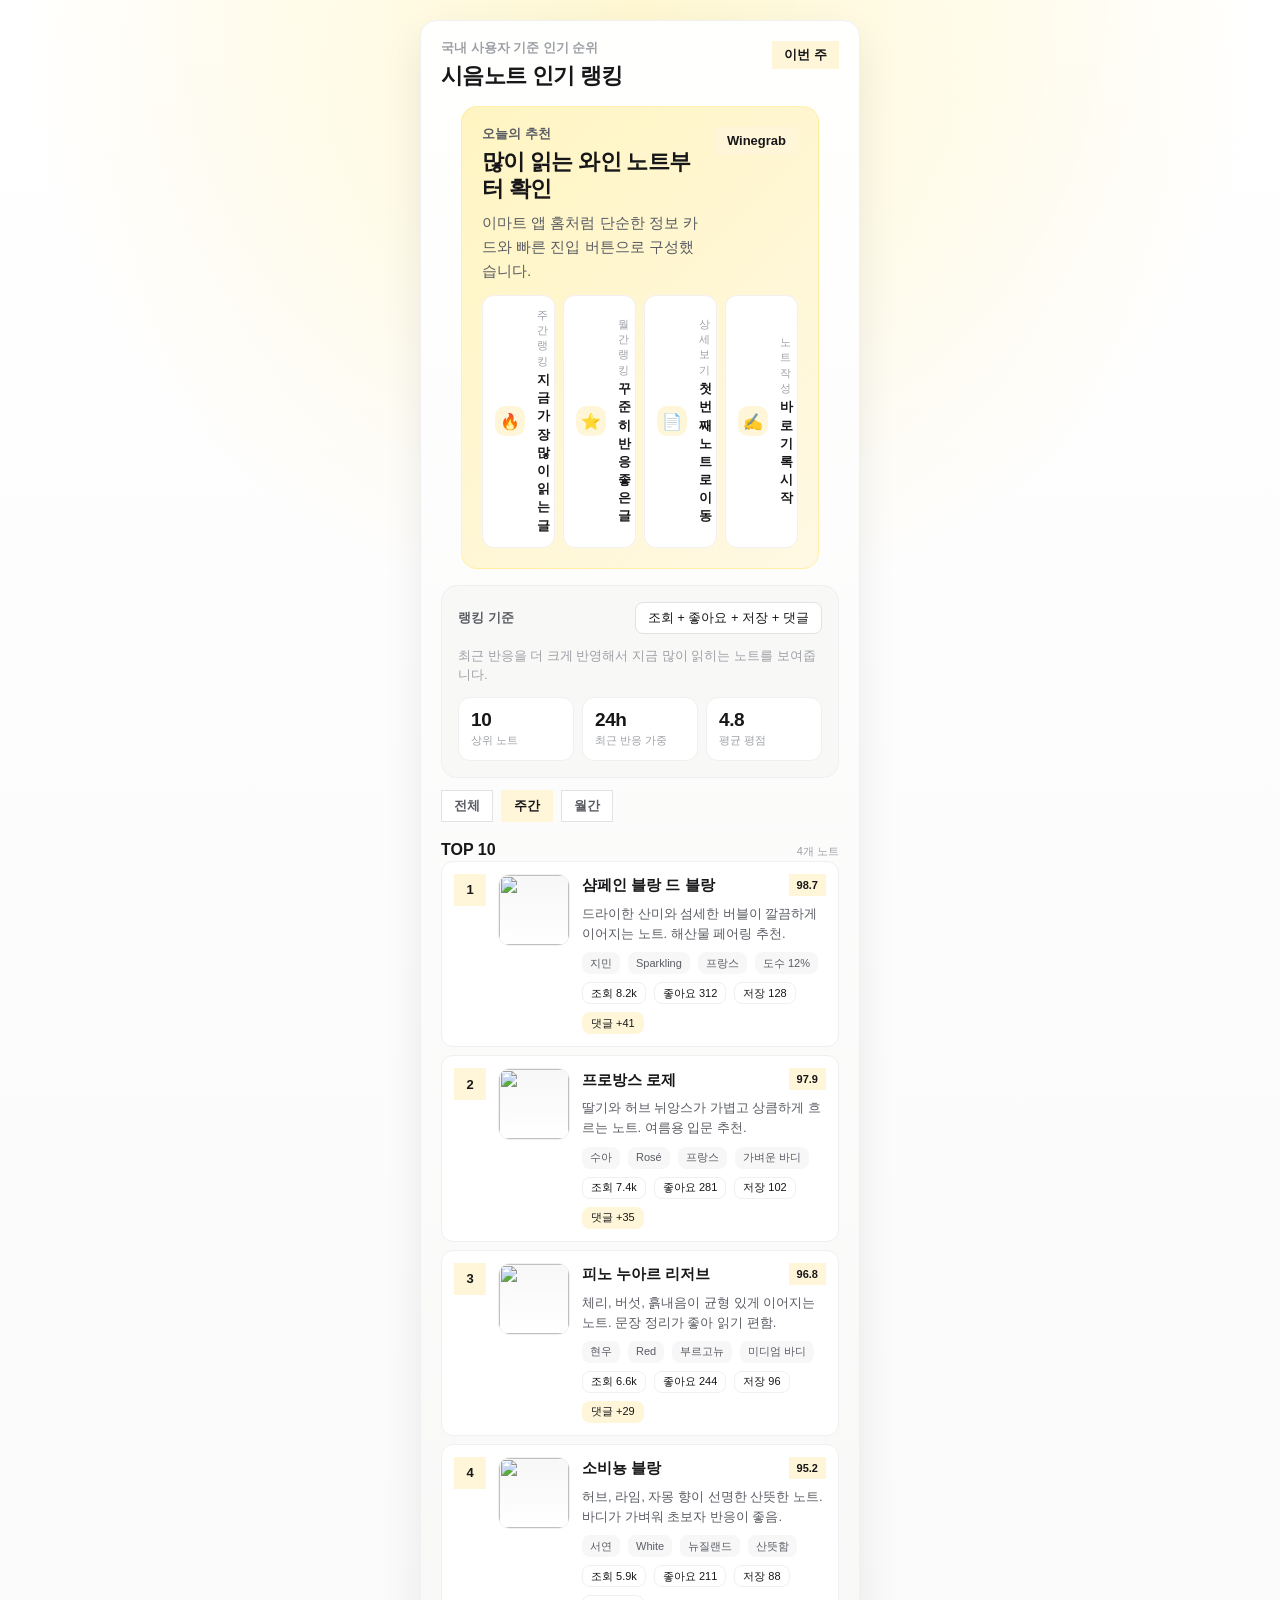
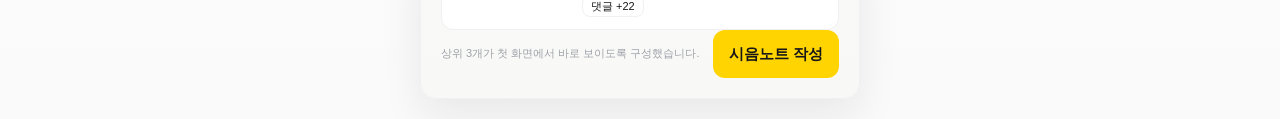
==== commit b51d4332: "Make quick menu actual buttons" ====
--- a/index.html
+++ b/index.html
@@ -30,26 +30,34 @@
             </div>
 
             <div class="rank-quick" aria-label="빠른 메뉴">
-              <div class="rank-quick-item">
-                <span class="rank-quick-icon">🍷</span>
-                <p class="rank-quick-label">인기 스타일</p>
-                <p class="rank-quick-value">레드 / 화이트</p>
-              </div>
-              <div class="rank-quick-item">
+              <button class="rank-quick-item" type="button" data-quick="week">
+                <span class="rank-quick-icon">🔥</span>
+                <span class="rank-quick-text">
+                  <span class="rank-quick-label">주간 랭킹</span>
+                  <span class="rank-quick-value">지금 가장 많이 읽는 글</span>
+                </span>
+              </button>
+              <button class="rank-quick-item" type="button" data-quick="month">
                 <span class="rank-quick-icon">⭐</span>
-                <p class="rank-quick-label">반응 높은 글</p>
-                <p class="rank-quick-value">저장 많은 순</p>
-              </div>
-              <div class="rank-quick-item">
-                <span class="rank-quick-icon">⏱</span>
-                <p class="rank-quick-label">최근 업뎃</p>
-                <p class="rank-quick-value">24시간 기준</p>
-              </div>
-              <div class="rank-quick-item">
-                <span class="rank-quick-icon">🔎</span>
-                <p class="rank-quick-label">탐색</p>
-                <p class="rank-quick-value">상세 바로가기</p>
-              </div>
+                <span class="rank-quick-text">
+                  <span class="rank-quick-label">월간 랭킹</span>
+                  <span class="rank-quick-value">꾸준히 반응 좋은 글</span>
+                </span>
+              </button>
+              <button class="rank-quick-item" type="button" data-quick="detail">
+                <span class="rank-quick-icon">📄</span>
+                <span class="rank-quick-text">
+                  <span class="rank-quick-label">상세 보기</span>
+                  <span class="rank-quick-value">첫 번째 노트로 이동</span>
+                </span>
+              </button>
+              <button class="rank-quick-item" type="button" data-quick="write">
+                <span class="rank-quick-icon">✍</span>
+                <span class="rank-quick-text">
+                  <span class="rank-quick-label">노트 작성</span>
+                  <span class="rank-quick-value">바로 기록 시작</span>
+                </span>
+              </button>
             </div>
           </section>
 
@@ -405,6 +413,29 @@
         });
       });
 
+      document.querySelectorAll("[data-quick]").forEach((button) => {
+        button.addEventListener("click", () => {
+          const action = button.dataset.quick;
+          if (action === "week") {
+            document.querySelector('[data-filter="week"]').click();
+            document.getElementById("rank-list").scrollIntoView({ behavior: "smooth", block: "start" });
+            return;
+          }
+          if (action === "month") {
+            document.querySelector('[data-filter="month"]').click();
+            document.getElementById("rank-list").scrollIntoView({ behavior: "smooth", block: "start" });
+            return;
+          }
+          if (action === "detail") {
+            location.href = "./detail.html?id=1";
+            return;
+          }
+          if (action === "write") {
+            location.href = "./detail.html?id=1";
+          }
+        });
+      });
+
       applyFilter("week");
     </script>
   </body>
--- a/style.css
+++ b/style.css
@@ -416,12 +416,36 @@
 }
 
 .rank-quick-item {
-  display: grid;
-  gap: 6px;
+  appearance: none;
+  border: 1px solid var(--color-line-soft);
+  width: 100%;
+  text-align: left;
+  display: grid;
+  grid-template-columns: auto 1fr;
+  align-items: center;
+  gap: var(--space-3);
   padding: var(--space-3);
   border-radius: 12px;
   background: var(--color-bg);
-  border: 1px solid var(--color-line-soft);
+  color: var(--color-ink);
+  cursor: pointer;
+  box-shadow: none;
+  transition: transform 120ms ease, box-shadow 120ms ease, border-color 120ms ease, background-color 120ms ease;
+}
+
+.rank-quick-item:hover {
+  transform: translateY(-1px);
+  border-color: rgba(255, 212, 0, 0.32);
+  box-shadow: 0 10px 20px rgba(23, 23, 25, 0.05);
+}
+
+.rank-quick-item:focus-visible {
+  outline: 2px solid rgba(255, 212, 0, 0.9);
+  outline-offset: 2px;
+}
+
+.rank-quick-item:active {
+  transform: translateY(0);
 }
 
 .rank-quick-icon {
@@ -433,6 +457,11 @@
   background: var(--color-point-soft);
   color: var(--color-ink);
   font-size: 16px;
+}
+
+.rank-quick-text {
+  display: grid;
+  gap: 2px;
 }
 
 .rank-quick-label {
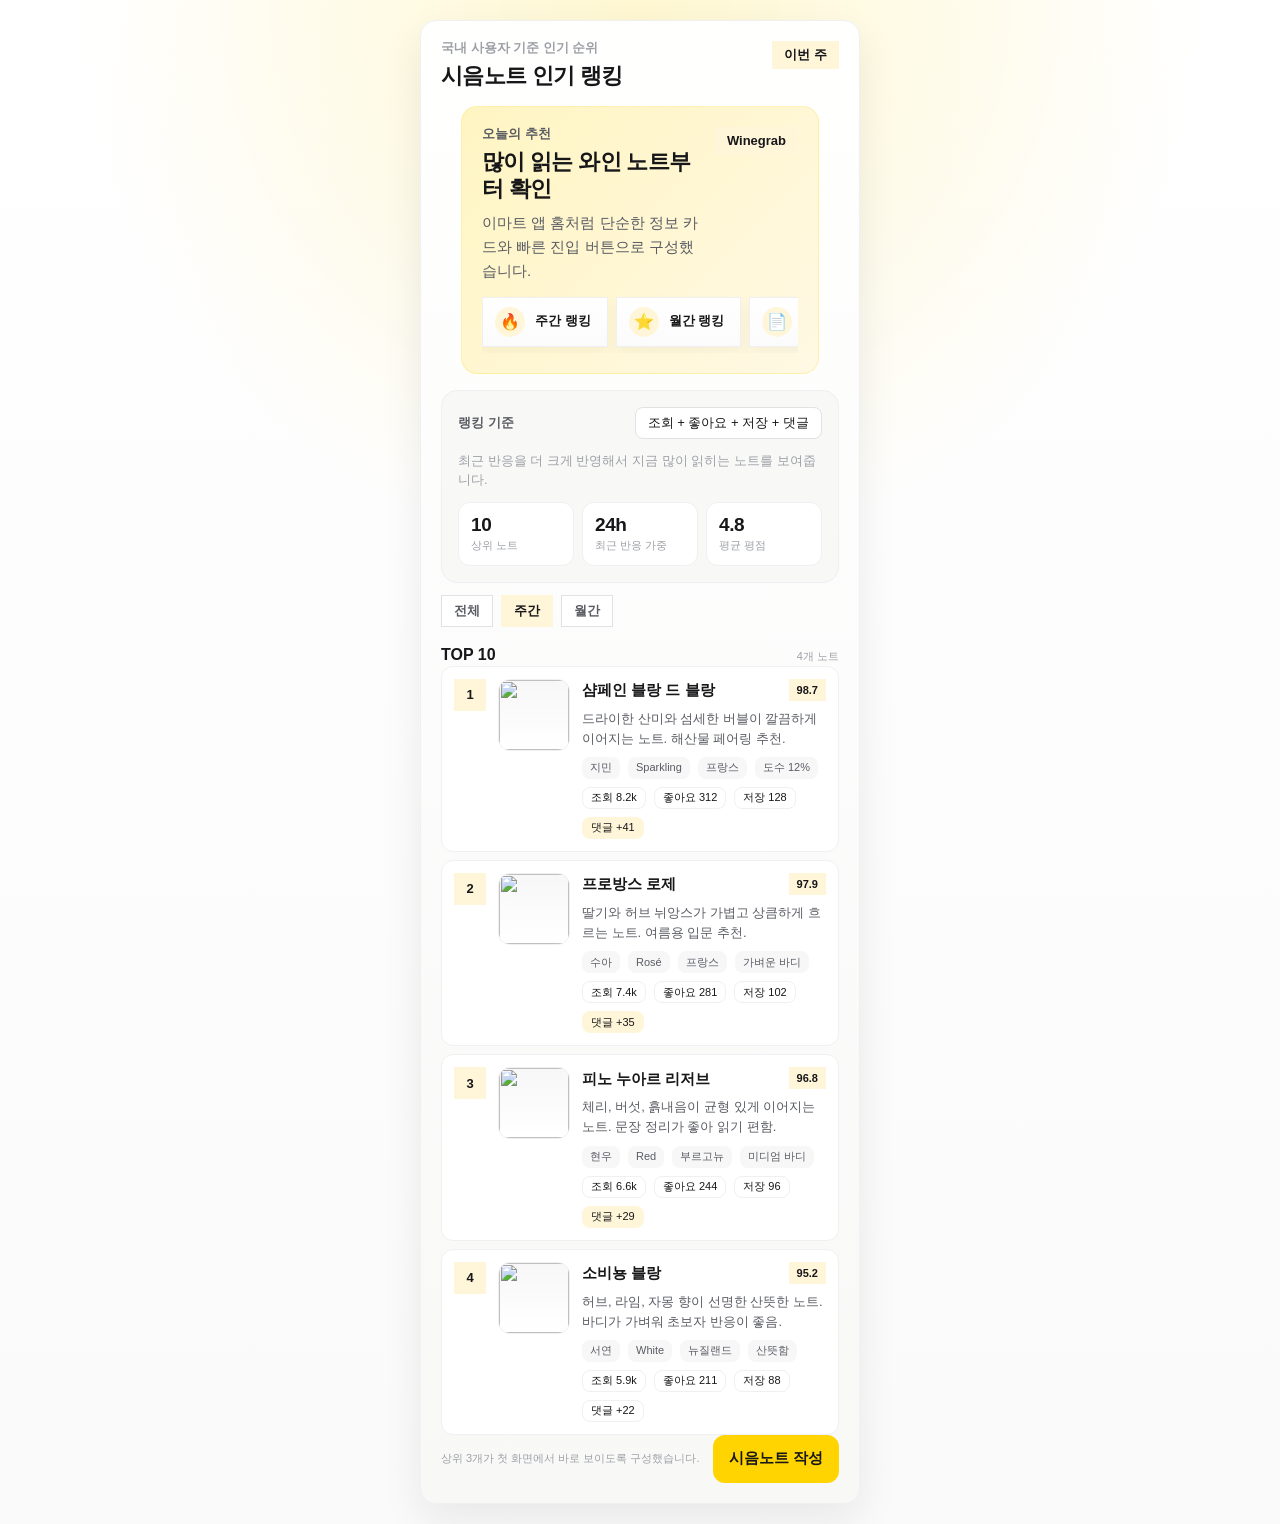
==== commit 9bfeec3c: "Restyle quick menu as pill rail" ====
--- a/index.html
+++ b/index.html
@@ -32,31 +32,19 @@
             <div class="rank-quick" aria-label="빠른 메뉴">
               <button class="rank-quick-item" type="button" data-quick="week">
                 <span class="rank-quick-icon">🔥</span>
-                <span class="rank-quick-text">
-                  <span class="rank-quick-label">주간 랭킹</span>
-                  <span class="rank-quick-value">지금 가장 많이 읽는 글</span>
-                </span>
+                <span class="rank-quick-pill">주간 랭킹</span>
               </button>
               <button class="rank-quick-item" type="button" data-quick="month">
                 <span class="rank-quick-icon">⭐</span>
-                <span class="rank-quick-text">
-                  <span class="rank-quick-label">월간 랭킹</span>
-                  <span class="rank-quick-value">꾸준히 반응 좋은 글</span>
-                </span>
+                <span class="rank-quick-pill">월간 랭킹</span>
               </button>
               <button class="rank-quick-item" type="button" data-quick="detail">
                 <span class="rank-quick-icon">📄</span>
-                <span class="rank-quick-text">
-                  <span class="rank-quick-label">상세 보기</span>
-                  <span class="rank-quick-value">첫 번째 노트로 이동</span>
-                </span>
+                <span class="rank-quick-pill">상세 보기</span>
               </button>
               <button class="rank-quick-item" type="button" data-quick="write">
                 <span class="rank-quick-icon">✍</span>
-                <span class="rank-quick-text">
-                  <span class="rank-quick-label">노트 작성</span>
-                  <span class="rank-quick-value">바로 기록 시작</span>
-                </span>
+                <span class="rank-quick-pill">노트 작성</span>
               </button>
             </div>
           </section>
--- a/style.css
+++ b/style.css
@@ -410,33 +410,37 @@
 }
 
 .rank-quick {
-  display: grid;
-  grid-template-columns: repeat(4, minmax(0, 1fr));
+  display: flex;
   gap: var(--space-2);
+  overflow-x: auto;
+  padding: 2px 0 6px;
+  scroll-snap-type: x mandatory;
+  scrollbar-width: none;
 }
 
 .rank-quick-item {
   appearance: none;
   border: 1px solid var(--color-line-soft);
-  width: 100%;
-  text-align: left;
-  display: grid;
-  grid-template-columns: auto 1fr;
-  align-items: center;
-  gap: var(--space-3);
-  padding: var(--space-3);
-  border-radius: 12px;
-  background: var(--color-bg);
+  flex: 0 0 auto;
+  min-width: 120px;
+  height: 50px;
+  padding: 0 16px 0 12px;
+  border-radius: var(--radius-pill);
+  background: linear-gradient(180deg, var(--color-bg), #fbfbfb);
   color: var(--color-ink);
   cursor: pointer;
-  box-shadow: none;
+  box-shadow: 0 6px 16px rgba(23, 23, 25, 0.04);
   transition: transform 120ms ease, box-shadow 120ms ease, border-color 120ms ease, background-color 120ms ease;
+  display: inline-flex;
+  align-items: center;
+  gap: 10px;
+  scroll-snap-align: start;
 }
 
 .rank-quick-item:hover {
   transform: translateY(-1px);
-  border-color: rgba(255, 212, 0, 0.32);
-  box-shadow: 0 10px 20px rgba(23, 23, 25, 0.05);
+  border-color: rgba(255, 212, 0, 0.42);
+  box-shadow: 0 10px 20px rgba(23, 23, 25, 0.06);
 }
 
 .rank-quick-item:focus-visible {
@@ -448,10 +452,14 @@
   transform: translateY(0);
 }
 
+.rank-quick::-webkit-scrollbar {
+  display: none;
+}
+
 .rank-quick-icon {
   width: 30px;
   height: 30px;
-  border-radius: 10px;
+  border-radius: 50%;
   display: grid;
   place-items: center;
   background: var(--color-point-soft);
@@ -459,19 +467,7 @@
   font-size: 16px;
 }
 
-.rank-quick-text {
-  display: grid;
-  gap: 2px;
-}
-
-.rank-quick-label {
-  margin: 0;
-  font-size: 11px;
-  line-height: 1.4;
-  color: var(--color-faint);
-}
-
-.rank-quick-value {
+.rank-quick-pill {
   margin: 0;
   font-size: 13px;
   line-height: 1.4;
@@ -1025,7 +1021,7 @@
   }
 
   .rank-quick {
-    grid-template-columns: repeat(2, minmax(0, 1fr));
+    padding-left: 0;
   }
 
   .rank-item {
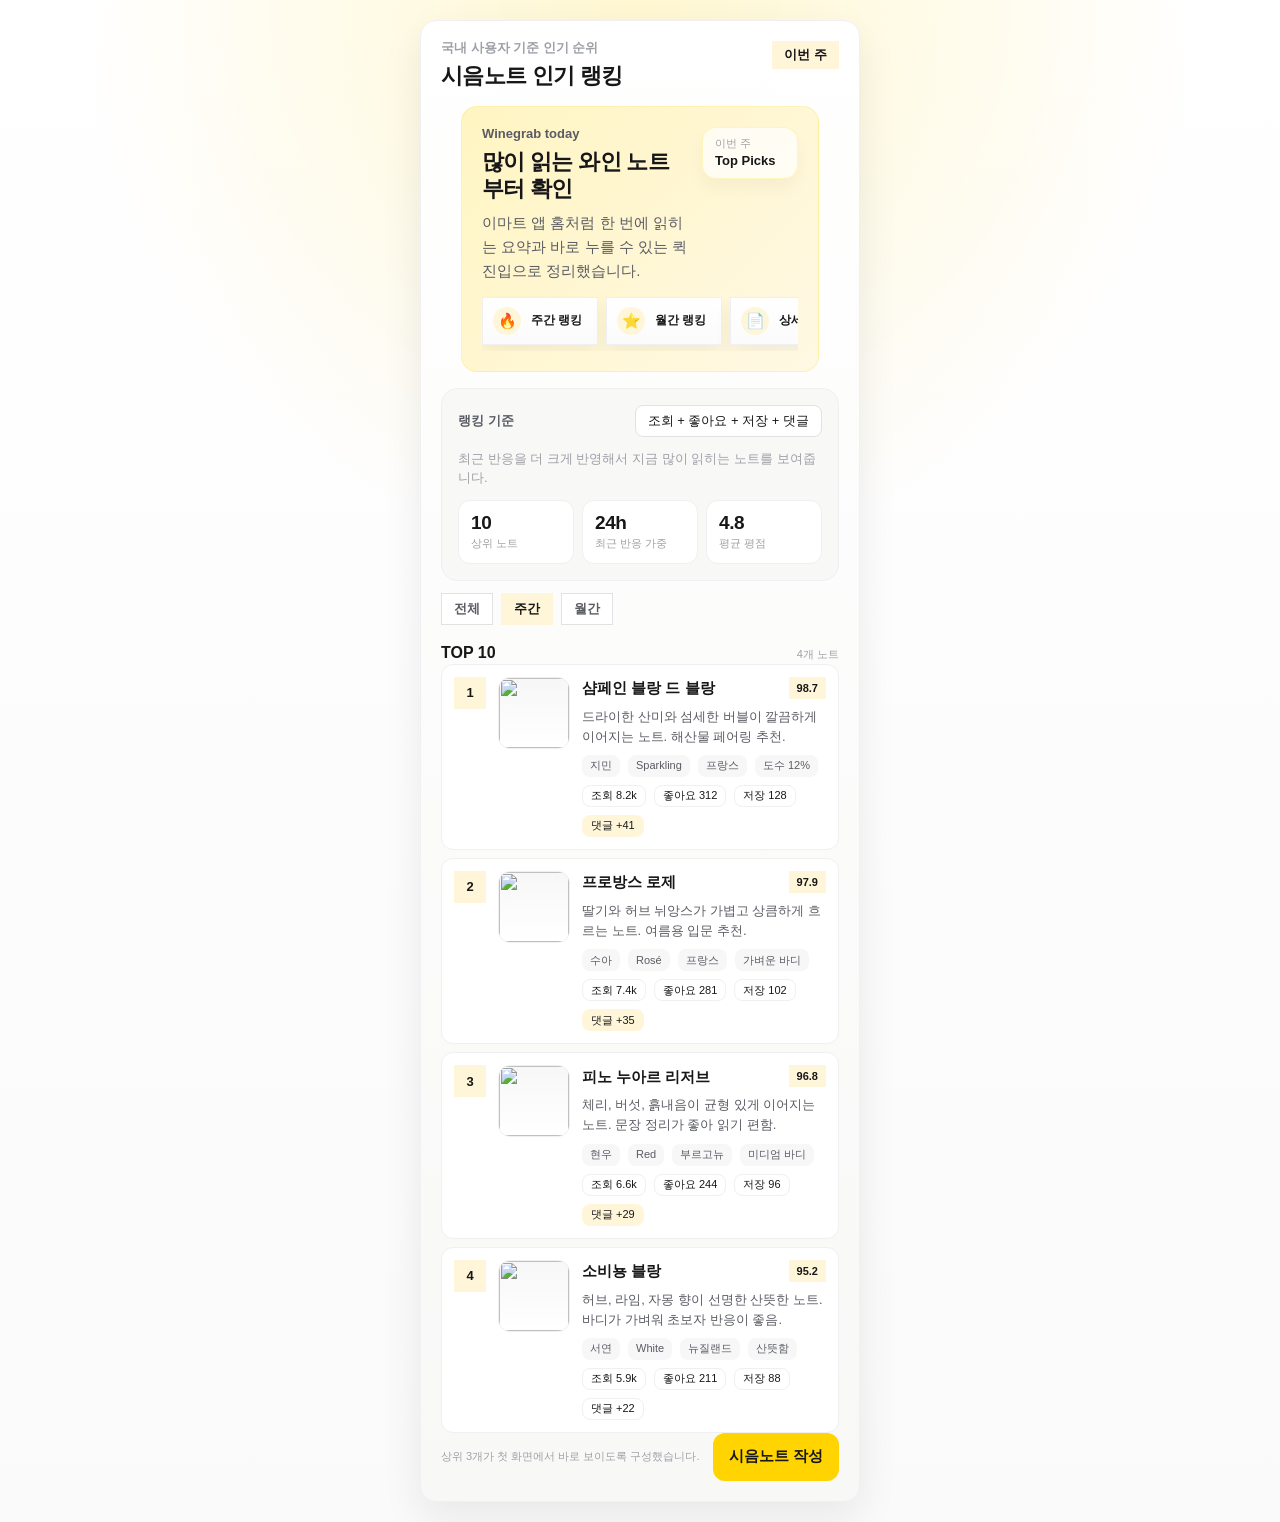
==== commit 1f1684f3: "Polish hero and quick menu icons" ====
--- a/index.html
+++ b/index.html
@@ -22,11 +22,14 @@
           <section class="rank-hero" aria-label="오늘의 추천">
             <div class="rank-hero-topline">
               <div class="rank-hero-copy">
-                <p class="rank-hero-kicker">오늘의 추천</p>
+                <p class="rank-hero-kicker">Winegrab today</p>
                 <h2 class="rank-hero-title">많이 읽는 와인 노트부터 확인</h2>
-                <p class="rank-hero-desc">이마트 앱 홈처럼 단순한 정보 카드와 빠른 진입 버튼으로 구성했습니다.</p>
+                <p class="rank-hero-desc">이마트 앱 홈처럼 한 번에 읽히는 요약과 바로 누를 수 있는 퀵 진입으로 정리했습니다.</p>
               </div>
-              <span class="rank-badge">Winegrab</span>
+              <div class="rank-hero-badge">
+                <span class="rank-hero-badge-label">이번 주</span>
+                <strong class="rank-hero-badge-value">Top Picks</strong>
+              </div>
             </div>
 
             <div class="rank-quick" aria-label="빠른 메뉴">
--- a/style.css
+++ b/style.css
@@ -409,6 +409,30 @@
   max-width: 30ch;
 }
 
+.rank-hero-badge {
+  flex: 0 0 auto;
+  display: grid;
+  gap: 4px;
+  min-width: 96px;
+  padding: 10px 12px;
+  border-radius: 14px;
+  background: rgba(255, 255, 255, 0.72);
+  border: 1px solid rgba(255, 212, 0, 0.22);
+  box-shadow: 0 10px 18px rgba(23, 23, 25, 0.04);
+}
+
+.rank-hero-badge-label {
+  font-size: 11px;
+  line-height: 1;
+  color: var(--color-faint);
+}
+
+.rank-hero-badge-value {
+  font-size: 13px;
+  line-height: 1.2;
+  color: var(--color-ink);
+}
+
 .rank-quick {
   display: flex;
   gap: var(--space-2);
@@ -422,14 +446,14 @@
   appearance: none;
   border: 1px solid var(--color-line-soft);
   flex: 0 0 auto;
-  min-width: 120px;
-  height: 50px;
-  padding: 0 16px 0 12px;
+  min-width: 116px;
+  height: 48px;
+  padding: 0 14px 0 10px;
   border-radius: var(--radius-pill);
   background: linear-gradient(180deg, var(--color-bg), #fbfbfb);
   color: var(--color-ink);
   cursor: pointer;
-  box-shadow: 0 6px 16px rgba(23, 23, 25, 0.04);
+  box-shadow: 0 8px 18px rgba(23, 23, 25, 0.05);
   transition: transform 120ms ease, box-shadow 120ms ease, border-color 120ms ease, background-color 120ms ease;
   display: inline-flex;
   align-items: center;
@@ -457,20 +481,20 @@
 }
 
 .rank-quick-icon {
-  width: 30px;
-  height: 30px;
+  width: 28px;
+  height: 28px;
   border-radius: 50%;
   display: grid;
   place-items: center;
   background: var(--color-point-soft);
   color: var(--color-ink);
-  font-size: 16px;
+  font-size: 15px;
 }
 
 .rank-quick-pill {
   margin: 0;
-  font-size: 13px;
-  line-height: 1.4;
+  font-size: 12px;
+  line-height: 1.2;
   font-weight: 700;
   color: var(--color-ink);
 }
@@ -1024,6 +1048,16 @@
     padding-left: 0;
   }
 
+  .rank-hero-topline {
+    align-items: stretch;
+    flex-direction: column;
+  }
+
+  .rank-hero-badge {
+    min-width: 0;
+    width: fit-content;
+  }
+
   .rank-item {
     grid-template-columns: auto 60px 1fr;
   }
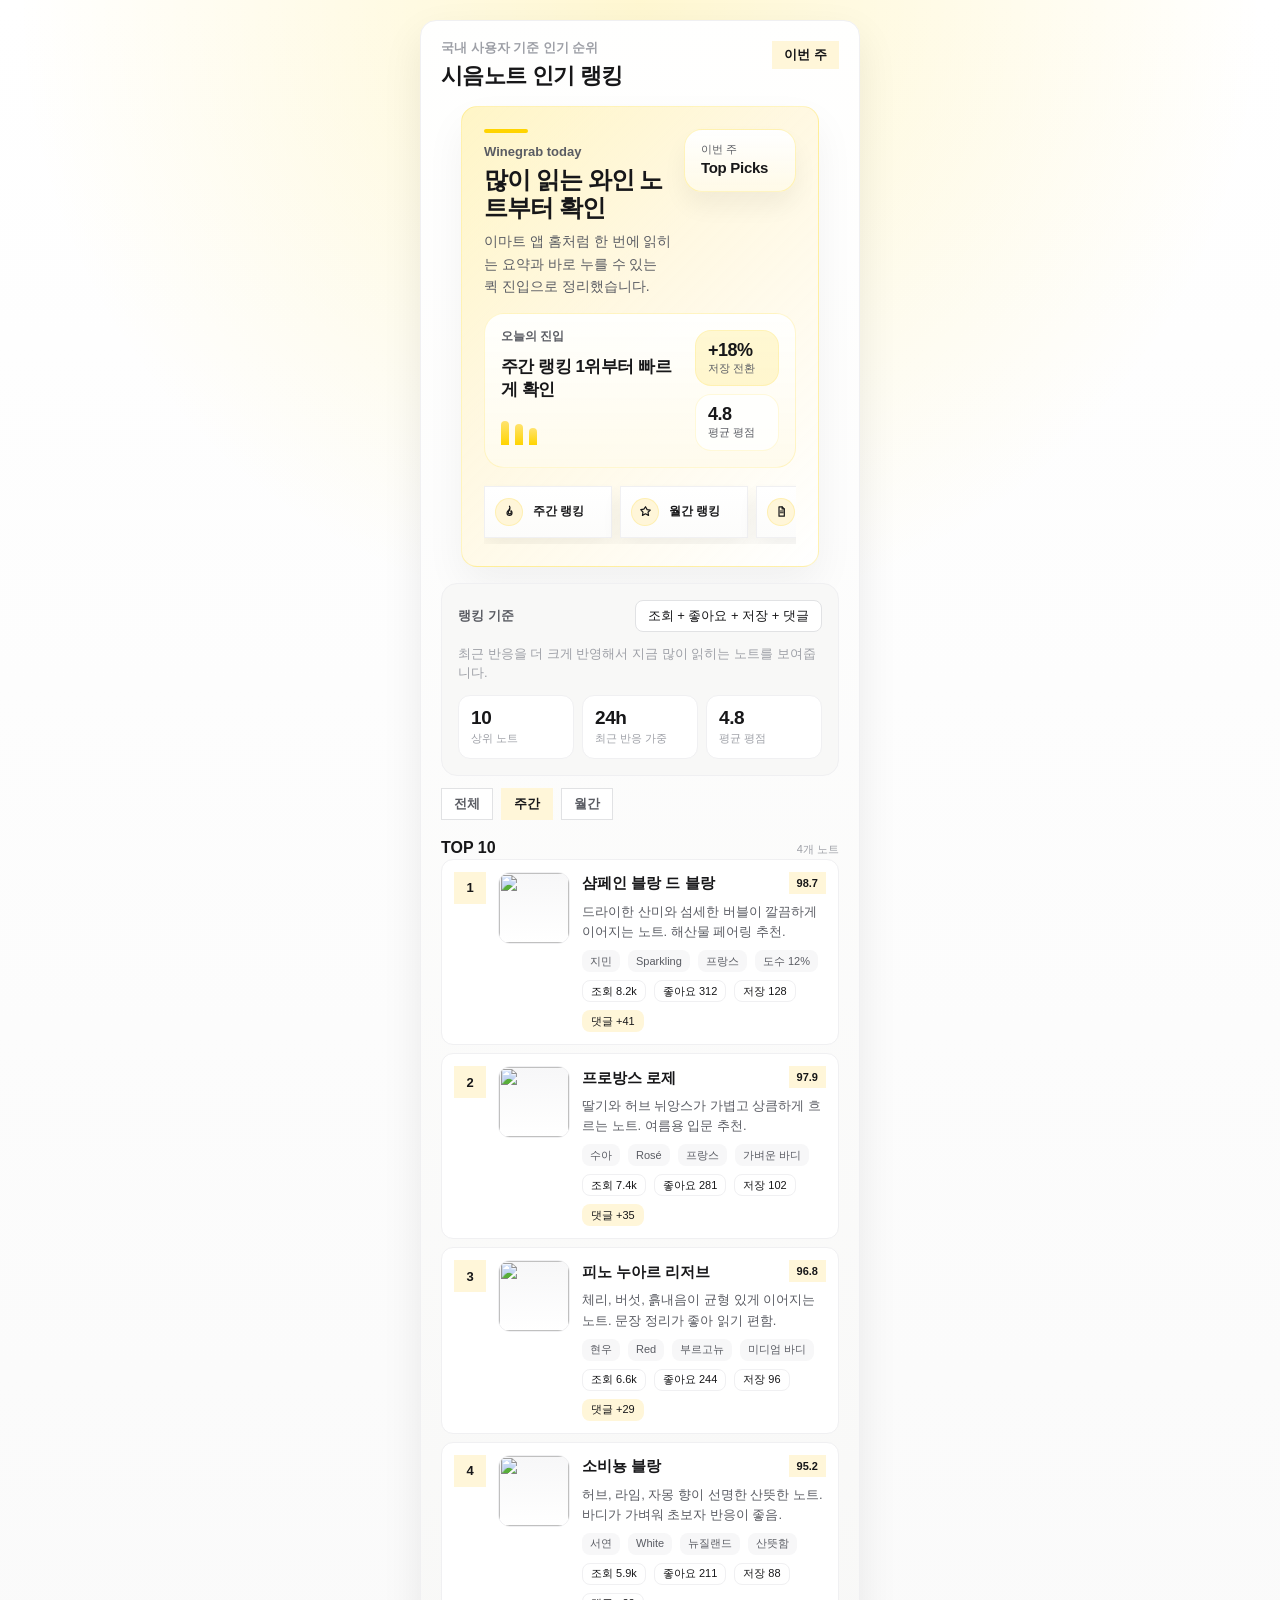
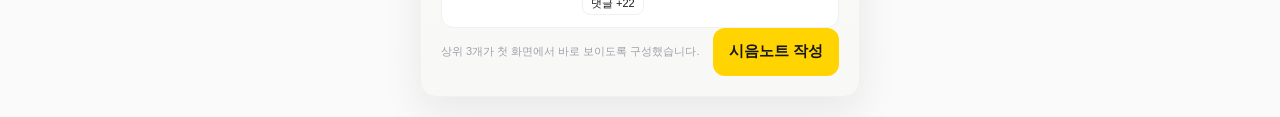
==== commit c3ee1cdc: "Polish hero and quick menu icons" ====
--- a/index.html
+++ b/index.html
@@ -32,21 +32,63 @@
               </div>
             </div>
 
+            <div class="rank-hero-panel" aria-hidden="true">
+              <div class="rank-hero-panel-main">
+                <span class="rank-hero-panel-label">오늘의 진입</span>
+                <strong class="rank-hero-panel-title">주간 랭킹 1위부터 빠르게 확인</strong>
+                <div class="rank-hero-panel-bars">
+                  <span style="--bar: 92%"></span>
+                  <span style="--bar: 78%"></span>
+                  <span style="--bar: 64%"></span>
+                </div>
+              </div>
+              <div class="rank-hero-panel-sub">
+                <div class="rank-hero-panel-chip">
+                  <span class="rank-hero-panel-chip-value">+18%</span>
+                  <span class="rank-hero-panel-chip-label">저장 전환</span>
+                </div>
+                <div class="rank-hero-panel-chip rank-hero-panel-chip--soft">
+                  <span class="rank-hero-panel-chip-value">4.8</span>
+                  <span class="rank-hero-panel-chip-label">평균 평점</span>
+                </div>
+              </div>
+            </div>
+
             <div class="rank-quick" aria-label="빠른 메뉴">
               <button class="rank-quick-item" type="button" data-quick="week">
-                <span class="rank-quick-icon">🔥</span>
+                <span class="rank-quick-icon" aria-hidden="true">
+                  <svg viewBox="0 0 24 24" role="presentation" focusable="false">
+                    <path d="M12 3.5c1.2 2.4.9 4.1-.8 5.7C9.4 10.9 8 12.1 8 14.1c0 2.4 1.8 4.2 4 4.2s4-1.8 4-4.2c0-1.2-.4-2.1-1.1-3" />
+                    <path d="M12 7.5c.6 1.2.4 2.1-.4 2.8-.8.7-1.6 1.5-1.6 2.8 0 1.5 1 2.7 2.4 2.7s2.4-1.2 2.4-2.7c0-.7-.2-1.3-.7-1.8" />
+                  </svg>
+                </span>
                 <span class="rank-quick-pill">주간 랭킹</span>
               </button>
               <button class="rank-quick-item" type="button" data-quick="month">
-                <span class="rank-quick-icon">⭐</span>
+                <span class="rank-quick-icon" aria-hidden="true">
+                  <svg viewBox="0 0 24 24" role="presentation" focusable="false">
+                    <path d="M12 4.4 14.6 9l5 .7-3.6 3.5.9 5-4.9-2.6-4.9 2.6.9-5L4.4 9l5-.7L12 4.4Z" />
+                  </svg>
+                </span>
                 <span class="rank-quick-pill">월간 랭킹</span>
               </button>
               <button class="rank-quick-item" type="button" data-quick="detail">
-                <span class="rank-quick-icon">📄</span>
+                <span class="rank-quick-icon" aria-hidden="true">
+                  <svg viewBox="0 0 24 24" role="presentation" focusable="false">
+                    <path d="M8 4.5h5l3.5 3.5V19.5H8z" />
+                    <path d="M13 4.5V8h3.5" />
+                    <path d="M10 11.2h4.8M10 14h4.8" />
+                  </svg>
+                </span>
                 <span class="rank-quick-pill">상세 보기</span>
               </button>
               <button class="rank-quick-item" type="button" data-quick="write">
-                <span class="rank-quick-icon">✍</span>
+                <span class="rank-quick-icon" aria-hidden="true">
+                  <svg viewBox="0 0 24 24" role="presentation" focusable="false">
+                    <path d="M7 16.5 16.8 6.7a1.4 1.4 0 0 1 2 0l.5.5a1.4 1.4 0 0 1 0 2L9.5 20H7z" />
+                    <path d="M15.2 7.8 18.2 10.8" />
+                  </svg>
+                </span>
                 <span class="rank-quick-pill">노트 작성</span>
               </button>
             </div>
--- a/style.css
+++ b/style.css
@@ -363,14 +363,15 @@
 
 .rank-hero {
   display: grid;
-  gap: var(--space-3);
-  padding: var(--space-5);
+  gap: var(--space-4);
+  padding: 22px;
   margin: 0 var(--space-5);
   border-radius: var(--radius-3);
   background:
-    linear-gradient(135deg, rgba(255, 212, 0, 0.24), rgba(255, 246, 217, 0.72)),
+    linear-gradient(135deg, rgba(255, 212, 0, 0.22), rgba(255, 246, 217, 0.78) 42%, rgba(255, 255, 255, 0.9) 100%),
     var(--color-bg);
-  border: 1px solid rgba(255, 212, 0, 0.2);
+  border: 1px solid rgba(255, 212, 0, 0.24);
+  box-shadow: 0 18px 40px rgba(23, 23, 25, 0.05);
 }
 
 .rank-hero-topline {
@@ -385,6 +386,15 @@
   gap: var(--space-2);
 }
 
+.rank-hero-copy::before {
+  content: "";
+  width: 44px;
+  height: 4px;
+  border-radius: var(--radius-round);
+  background: var(--color-point);
+  margin-bottom: var(--space-1);
+}
+
 .rank-hero-kicker {
   margin: 0;
   font-size: 13px;
@@ -395,15 +405,15 @@
 
 .rank-hero-title {
   margin: 0;
-  font-size: 22px;
-  line-height: 1.25;
-  font-weight: 700;
-  letter-spacing: -0.03em;
+  font-size: 24px;
+  line-height: 1.18;
+  font-weight: 800;
+  letter-spacing: -0.04em;
 }
 
 .rank-hero-desc {
   margin: 0;
-  font-size: 15px;
+  font-size: 14px;
   line-height: 1.6;
   color: var(--color-sub);
   max-width: 30ch;
@@ -413,24 +423,103 @@
   flex: 0 0 auto;
   display: grid;
   gap: 4px;
-  min-width: 96px;
-  padding: 10px 12px;
-  border-radius: 14px;
-  background: rgba(255, 255, 255, 0.72);
-  border: 1px solid rgba(255, 212, 0, 0.22);
-  box-shadow: 0 10px 18px rgba(23, 23, 25, 0.04);
+  min-width: 112px;
+  padding: 14px 16px;
+  border-radius: 18px;
+  background: linear-gradient(180deg, rgba(255, 255, 255, 0.98), rgba(255, 250, 232, 0.96));
+  border: 1px solid rgba(255, 212, 0, 0.24);
+  box-shadow: 0 14px 24px rgba(23, 23, 25, 0.05);
 }
 
 .rank-hero-badge-label {
   font-size: 11px;
   line-height: 1;
-  color: var(--color-faint);
+  color: var(--color-sub);
 }
 
 .rank-hero-badge-value {
-  font-size: 13px;
+  font-size: 15px;
   line-height: 1.2;
   color: var(--color-ink);
+  letter-spacing: -0.02em;
+}
+
+.rank-hero-panel {
+  display: grid;
+  grid-template-columns: minmax(0, 1fr) auto;
+  gap: var(--space-3);
+  align-items: stretch;
+  padding: 16px;
+  border-radius: 20px;
+  background: linear-gradient(180deg, rgba(255, 255, 255, 0.92), rgba(255, 251, 236, 0.96));
+  border: 1px solid rgba(255, 212, 0, 0.18);
+}
+
+.rank-hero-panel-main {
+  display: grid;
+  gap: var(--space-2);
+}
+
+.rank-hero-panel-label {
+  font-size: 12px;
+  line-height: 1;
+  font-weight: 700;
+  color: var(--color-sub);
+}
+
+.rank-hero-panel-title {
+  font-size: 17px;
+  line-height: 1.35;
+  font-weight: 700;
+  letter-spacing: -0.03em;
+}
+
+.rank-hero-panel-bars {
+  display: flex;
+  align-items: flex-end;
+  gap: 6px;
+  height: 28px;
+  padding-top: 2px;
+}
+
+.rank-hero-panel-bars span {
+  width: 8px;
+  height: var(--bar);
+  border-radius: 999px 999px 3px 3px;
+  background: linear-gradient(180deg, #ffe36f, #ffd400);
+}
+
+.rank-hero-panel-sub {
+  display: grid;
+  gap: 8px;
+  align-content: center;
+}
+
+.rank-hero-panel-chip {
+  display: grid;
+  gap: 3px;
+  min-width: 84px;
+  padding: 10px 12px;
+  border-radius: 16px;
+  background: rgba(255, 212, 0, 0.16);
+  border: 1px solid rgba(255, 212, 0, 0.14);
+}
+
+.rank-hero-panel-chip--soft {
+  background: rgba(255, 255, 255, 0.8);
+}
+
+.rank-hero-panel-chip-value {
+  font-size: 18px;
+  line-height: 1;
+  font-weight: 800;
+  letter-spacing: -0.03em;
+}
+
+.rank-hero-panel-chip-label {
+  font-size: 11px;
+  line-height: 1.2;
+  color: var(--color-sub);
 }
 
 .rank-quick {
@@ -446,14 +535,14 @@
   appearance: none;
   border: 1px solid var(--color-line-soft);
   flex: 0 0 auto;
-  min-width: 116px;
-  height: 48px;
-  padding: 0 14px 0 10px;
+  min-width: 128px;
+  height: 52px;
+  padding: 0 16px 0 10px;
   border-radius: var(--radius-pill);
-  background: linear-gradient(180deg, var(--color-bg), #fbfbfb);
+  background: linear-gradient(180deg, #ffffff, #fcfcfb);
   color: var(--color-ink);
   cursor: pointer;
-  box-shadow: 0 8px 18px rgba(23, 23, 25, 0.05);
+  box-shadow: 0 10px 20px rgba(23, 23, 25, 0.06);
   transition: transform 120ms ease, box-shadow 120ms ease, border-color 120ms ease, background-color 120ms ease;
   display: inline-flex;
   align-items: center;
@@ -488,7 +577,18 @@
   place-items: center;
   background: var(--color-point-soft);
   color: var(--color-ink);
-  font-size: 15px;
+  border: 1px solid rgba(255, 212, 0, 0.18);
+  flex: 0 0 auto;
+}
+
+.rank-quick-icon svg {
+  width: 15px;
+  height: 15px;
+  stroke: currentColor;
+  stroke-width: 1.9;
+  stroke-linecap: round;
+  stroke-linejoin: round;
+  fill: none;
 }
 
 .rank-quick-pill {
@@ -1042,6 +1142,7 @@
 
   .rank-hero {
     margin: 0 var(--space-5);
+    padding: 18px;
   }
 
   .rank-quick {
@@ -1058,6 +1159,14 @@
     width: fit-content;
   }
 
+  .rank-hero-panel {
+    grid-template-columns: 1fr;
+  }
+
+  .rank-hero-panel-sub {
+    grid-template-columns: 1fr;
+  }
+
   .rank-item {
     grid-template-columns: auto 60px 1fr;
   }
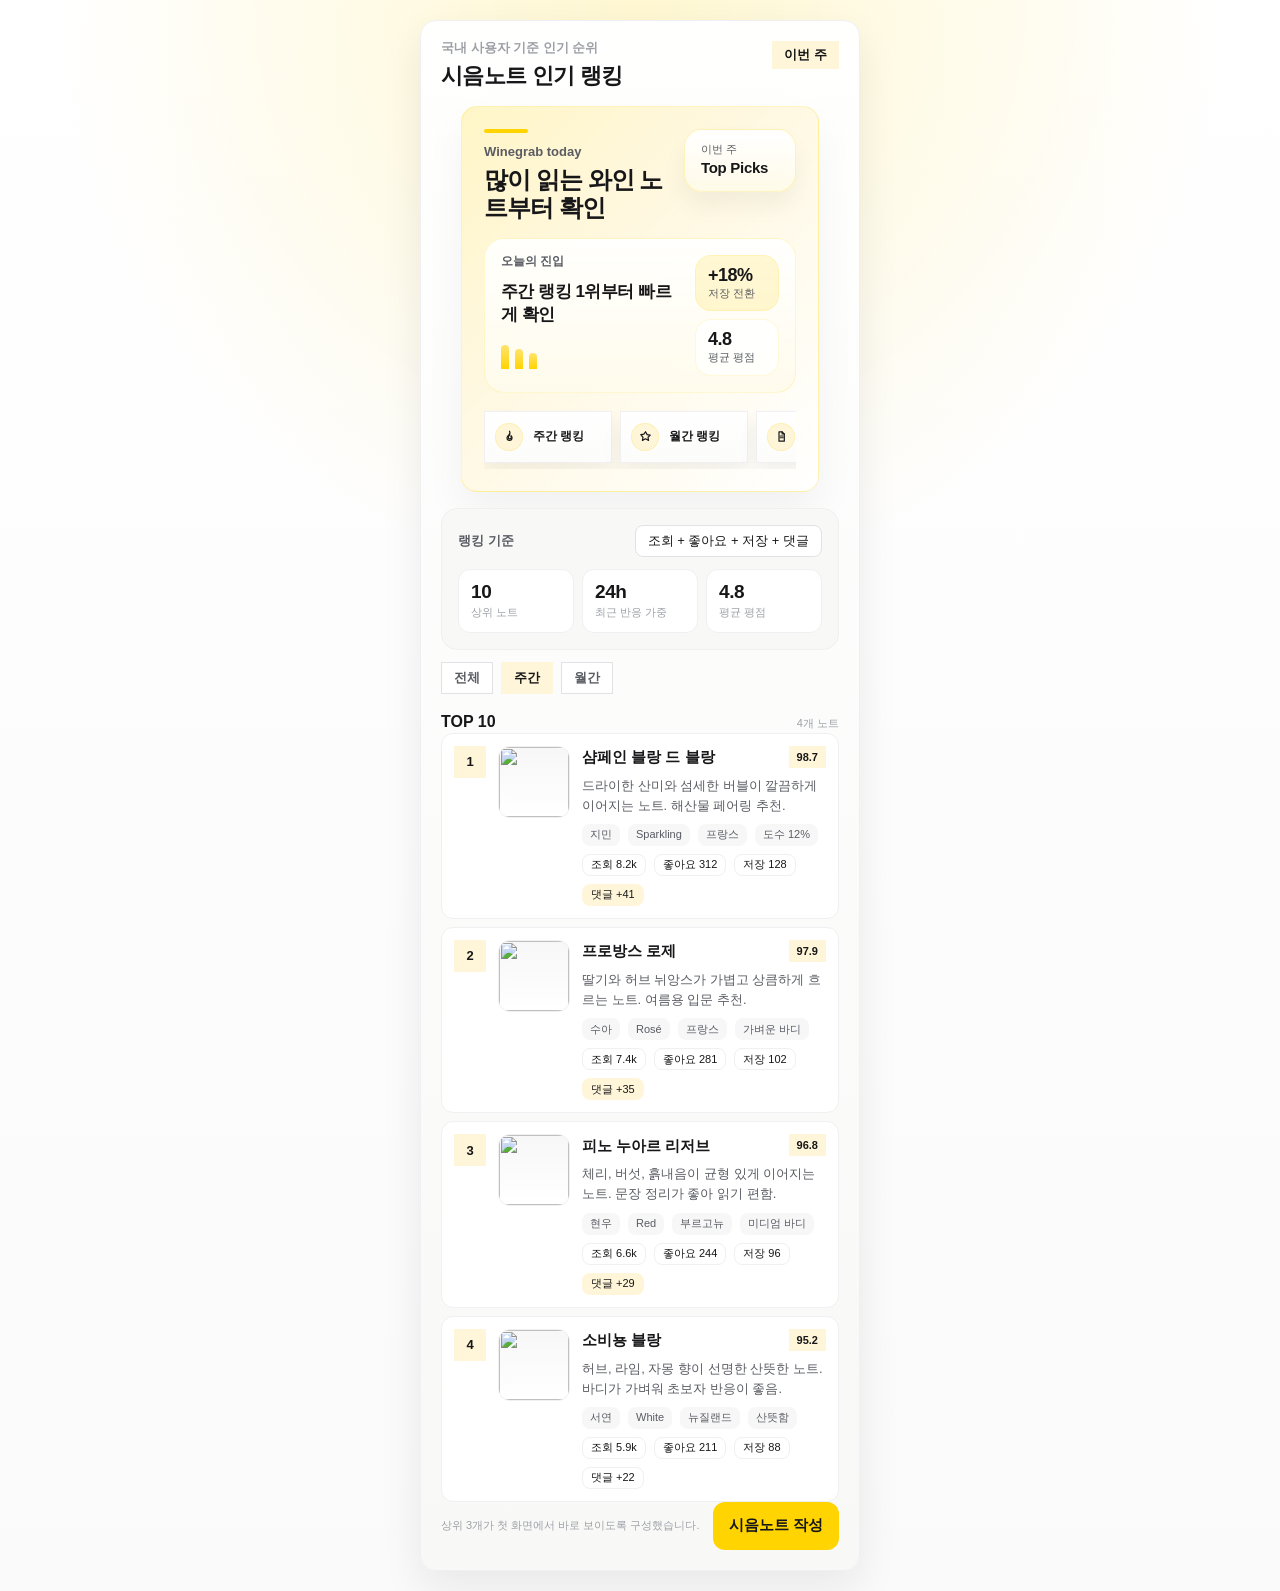
==== commit da28e0bc: "Remove hero and summary copy" ====
--- a/index.html
+++ b/index.html
@@ -24,7 +24,6 @@
               <div class="rank-hero-copy">
                 <p class="rank-hero-kicker">Winegrab today</p>
                 <h2 class="rank-hero-title">많이 읽는 와인 노트부터 확인</h2>
-                <p class="rank-hero-desc">이마트 앱 홈처럼 한 번에 읽히는 요약과 바로 누를 수 있는 퀵 진입으로 정리했습니다.</p>
               </div>
               <div class="rank-hero-badge">
                 <span class="rank-hero-badge-label">이번 주</span>
@@ -99,7 +98,6 @@
               <p class="rank-summary-label">랭킹 기준</p>
               <span class="chip">조회 + 좋아요 + 저장 + 댓글</span>
             </div>
-            <p class="rank-summary-copy">최근 반응을 더 크게 반영해서 지금 많이 읽히는 노트를 보여줍니다.</p>
             <div class="rank-stats">
               <div class="rank-stat">
                 <strong class="rank-stat-value">10</strong>
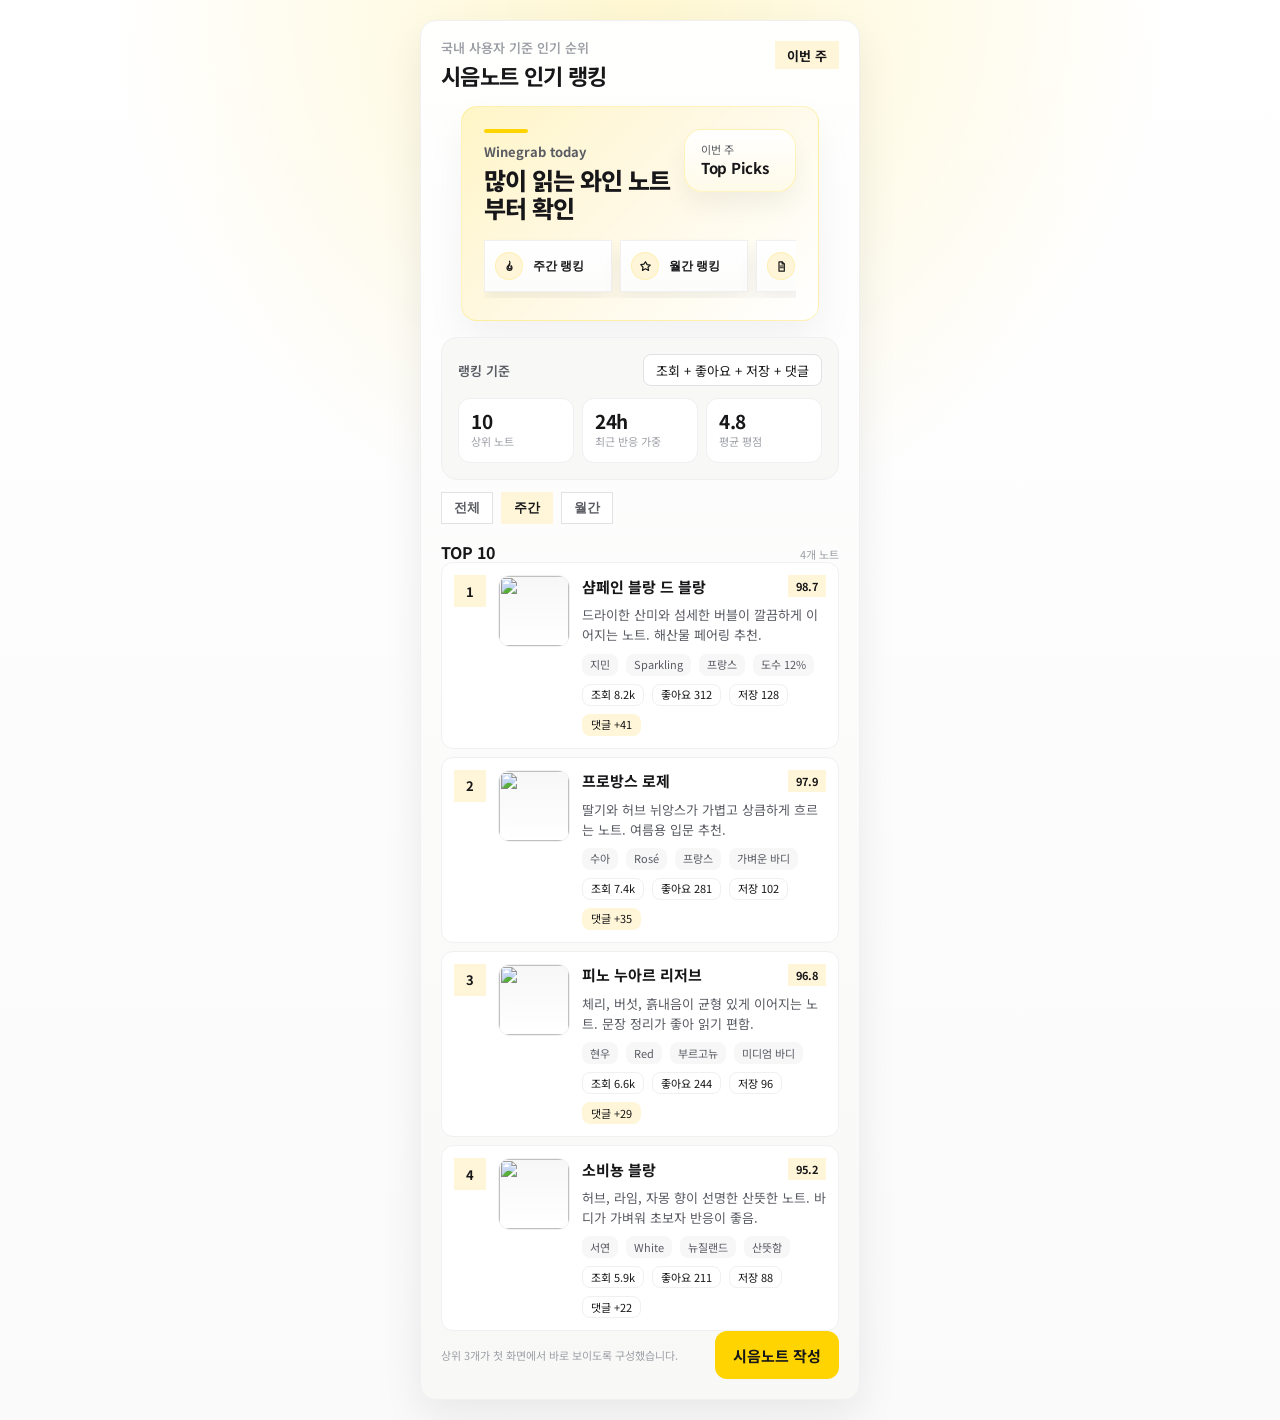
==== commit 6f049775: "Remove hero summary panel" ====
--- a/index.html
+++ b/index.html
@@ -28,28 +28,6 @@
               <div class="rank-hero-badge">
                 <span class="rank-hero-badge-label">이번 주</span>
                 <strong class="rank-hero-badge-value">Top Picks</strong>
-              </div>
-            </div>
-
-            <div class="rank-hero-panel" aria-hidden="true">
-              <div class="rank-hero-panel-main">
-                <span class="rank-hero-panel-label">오늘의 진입</span>
-                <strong class="rank-hero-panel-title">주간 랭킹 1위부터 빠르게 확인</strong>
-                <div class="rank-hero-panel-bars">
-                  <span style="--bar: 92%"></span>
-                  <span style="--bar: 78%"></span>
-                  <span style="--bar: 64%"></span>
-                </div>
-              </div>
-              <div class="rank-hero-panel-sub">
-                <div class="rank-hero-panel-chip">
-                  <span class="rank-hero-panel-chip-value">+18%</span>
-                  <span class="rank-hero-panel-chip-label">저장 전환</span>
-                </div>
-                <div class="rank-hero-panel-chip rank-hero-panel-chip--soft">
-                  <span class="rank-hero-panel-chip-value">4.8</span>
-                  <span class="rank-hero-panel-chip-label">평균 평점</span>
-                </div>
               </div>
             </div>
 
--- a/style.css
+++ b/style.css
@@ -1,4 +1,4 @@
-@import url("https://cdn.jsdelivr.net/gh/orioncactus/pretendard@v1.3.9/dist/web/variable/pretendardvariable-dynamic-subset.css");
+@import url("https://fonts.googleapis.com/css2?family=Noto+Sans+KR:wght@400;500;700;800&display=swap");
 
 :root {
   --color-bg: #ffffff;
@@ -13,7 +13,7 @@
   --color-point-soft: #fff6d9;
   --color-positive: #00bf40;
   --color-negative: #ff4242;
-  --font-sans: "Pretendard Variable", Pretendard, -apple-system, BlinkMacSystemFont, "Segoe UI", sans-serif;
+  --font-sans: "Noto Sans KR", -apple-system, BlinkMacSystemFont, "Segoe UI", sans-serif;
   --space-1: 4px;
   --space-2: 8px;
   --space-3: 12px;
